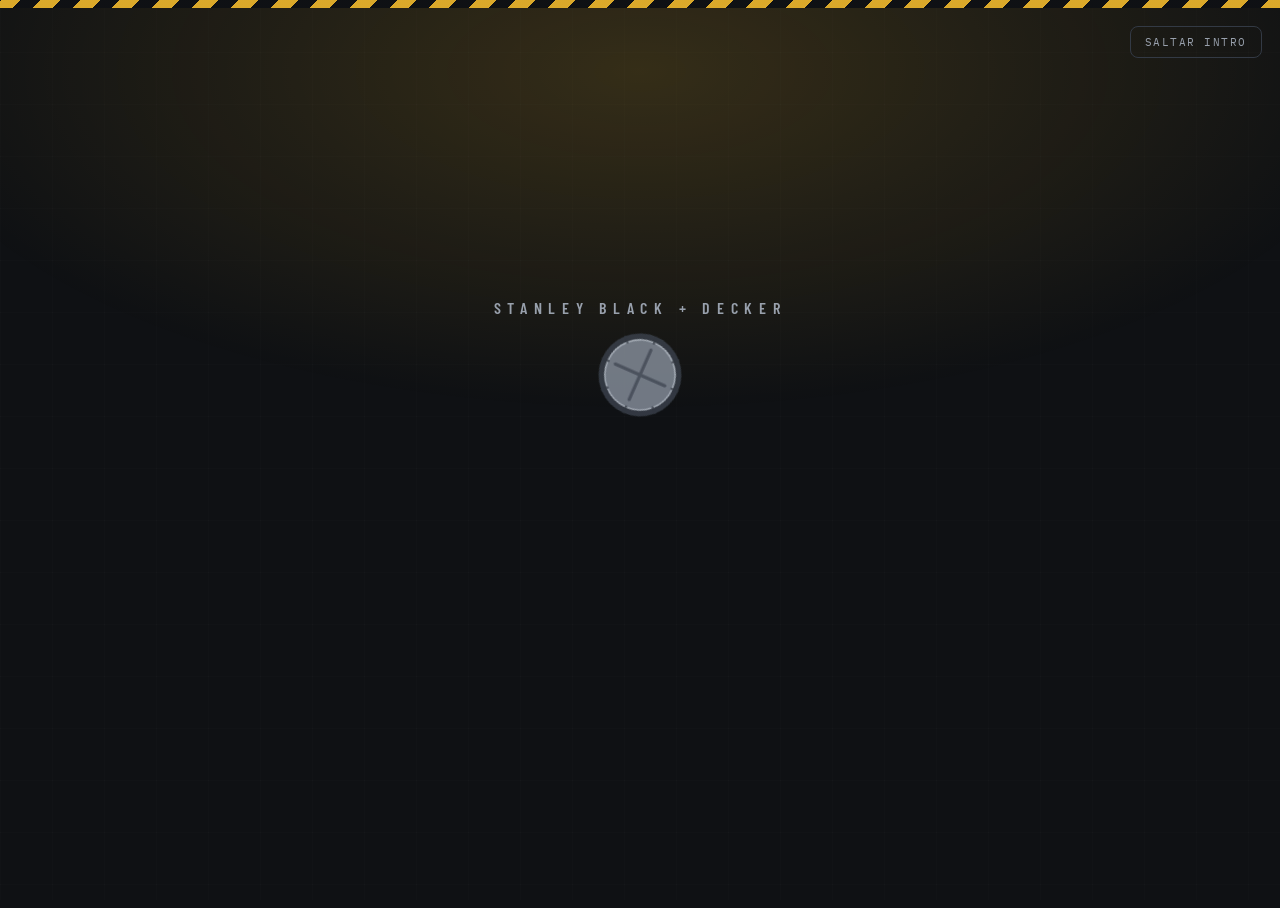
==== index.html @ fdce894c "Restaurar portal y conectar portada" ====
<!DOCTYPE html>
<html lang="es">
<head>
<meta charset="utf-8">
<meta name="viewport" content="width=device-width, initial-scale=1, viewport-fit=cover">
<title>Aurelio</title>
<link rel="preconnect" href="https://fonts.googleapis.com">
<link rel="preconnect" href="https://fonts.gstatic.com" crossorigin>
<link href="https://fonts.googleapis.com/css2?family=Archivo+Black&family=Barlow+Condensed:wght@500;600;700&family=Barlow:wght@400;500;600&family=IBM+Plex+Mono:wght@400;600&display=swap" rel="stylesheet">
<style>
:root{
  --ink:#0F1114; --steel:#171A1F; --panel:#1E222A; --panel-2:#252A33; --edge:#333A45;
  --paper:#EDE9E1; --muted:#98A0AC; --amber:#FFC42E; --amber-deep:#E9A800;
  --torch:#FF5A1F; --blueprint:#5FD0DE;
  --shadow:0 18px 40px rgba(0,0,0,.45); --r:14px;
  --display:'Archivo Black','Arial Black',system-ui,sans-serif;
  --cond:'Barlow Condensed','Arial Narrow',system-ui,sans-serif;
  --body:'Barlow',system-ui,-apple-system,sans-serif;
  --mono:'IBM Plex Mono',ui-monospace,Menlo,monospace;
}
*{box-sizing:border-box}
body{margin:0;background:var(--ink);color:var(--paper);font-family:var(--body);overflow-x:hidden}
body::before{content:"";position:fixed;inset:0;pointer-events:none;z-index:0;opacity:.5;
  background-image:linear-gradient(rgba(255,255,255,.028) 1px,transparent 1px),
                   linear-gradient(90deg,rgba(255,255,255,.028) 1px,transparent 1px);
  background-size:52px 52px}
.hazard{height:8px;background:repeating-linear-gradient(-45deg,var(--amber) 0 14px,#0F1114 14px 28px);opacity:.85}
.wrap{width:min(1000px,100% - 32px);margin-inline:auto;position:relative;z-index:1}
:focus-visible{outline:3px solid var(--blueprint);outline-offset:3px}

.opening{min-height:100svh;display:grid;place-items:center;text-align:center;padding:40px 16px;position:relative;overflow:hidden}
.opening::before{content:"";position:absolute;inset:-20% -20% auto -20%;height:90%;
  background:radial-gradient(60% 60% at 50% 30%,rgba(255,196,46,.16),transparent 70%);pointer-events:none}
.corp{font-family:var(--cond);font-weight:600;font-size:clamp(12px,3.2vw,16px);letter-spacing:.42em;
  text-transform:uppercase;color:var(--muted);opacity:0}
.screw-stage{height:150px;display:grid;place-items:center;margin:22px 0 6px}
.screw{width:110px;height:110px;opacity:0}
.wordmark{font-family:var(--display);font-size:clamp(52px,15vw,120px);line-height:.86;margin:0;
  text-transform:uppercase;letter-spacing:-.02em;
  background:linear-gradient(180deg,#FFF7DF,var(--amber) 55%,var(--amber-deep));
  -webkit-background-clip:text;background-clip:text;color:transparent;opacity:0}
.tagline{font-family:var(--cond);font-size:clamp(15px,4vw,21px);letter-spacing:.3em;text-transform:uppercase;
  color:var(--paper);opacity:0;margin:10px 0 0}
.skip{position:absolute;top:18px;right:18px;background:transparent;border:1px solid var(--edge);color:var(--muted);
  font-family:var(--mono);font-size:11px;letter-spacing:.14em;padding:8px 14px;border-radius:8px;cursor:pointer;text-transform:uppercase}
.skip:hover{border-color:var(--amber);color:var(--amber)}

.view{display:none}
.view.active{display:block}

.plate{background:linear-gradient(180deg,var(--panel),var(--steel));border:1px solid var(--edge);
  border-radius:var(--r);box-shadow:var(--shadow);position:relative;overflow:hidden;padding:22px}
.plate::after{content:"";position:absolute;inset:0 0 auto 0;height:1px;
  background:linear-gradient(90deg,transparent,rgba(255,255,255,.18),transparent)}
.eyebrow{font-family:var(--mono);font-size:11px;letter-spacing:.22em;text-transform:uppercase;color:var(--muted);margin:0}
.eyebrow b{color:var(--amber);font-weight:600}
h2{font-family:var(--display);text-transform:uppercase;margin:8px 0 0;font-size:clamp(26px,6vw,40px);letter-spacing:-.01em}

.btn{display:inline-flex;align-items:center;justify-content:center;gap:10px;font-family:var(--cond);font-weight:700;
  font-size:17px;letter-spacing:.1em;text-transform:uppercase;padding:15px 26px;border-radius:10px;border:1px solid transparent;
  cursor:pointer;background:var(--amber);color:#14110A;box-shadow:0 6px 0 var(--amber-deep),0 14px 26px rgba(0,0,0,.4);
  transition:transform .12s ease}
.btn:active{transform:translateY(4px);box-shadow:0 2px 0 var(--amber-deep)}
.btn.ghost{background:transparent;color:var(--paper);border-color:var(--edge);box-shadow:none}
.btn.ghost:hover{border-color:var(--amber);color:var(--amber)}
.btn.small{padding:10px 16px;font-size:14px}

.tabs{display:flex;gap:8px;margin:20px 0;flex-wrap:wrap}
.tab{font-family:var(--cond);letter-spacing:.12em;text-transform:uppercase;font-weight:600;padding:10px 16px;
  border-radius:9px;background:transparent;border:1px solid var(--edge);color:var(--paper);cursor:pointer}
.tab.on{background:var(--amber);color:#14110A;border-color:var(--amber)}
label.f{display:block;margin:14px 0 0}
label.f span{font-family:var(--mono);font-size:10px;letter-spacing:.16em;text-transform:uppercase;color:var(--muted)}
input.f{width:100%;margin-top:6px;background:#12151A;border:1px solid var(--edge);color:var(--paper);
  border-radius:10px;padding:12px 14px;font-family:var(--body);font-size:16px}
.err{color:var(--torch);font-family:var(--mono);font-size:12px;margin:10px 0;min-height:16px}
.hint-line{font-family:var(--mono);font-size:11px;color:var(--muted);margin-top:14px;line-height:1.7}

.bar{display:flex;align-items:center;gap:14px;padding:14px 0;border-bottom:1px solid var(--edge);flex-wrap:wrap}
.brand{font-family:var(--display);font-size:22px;cursor:pointer;background:none;border:0;color:inherit;text-align:left;padding:0}
.brand span{color:var(--amber)}
.brand small{display:block;font-family:var(--cond);font-size:11px;letter-spacing:.26em;color:var(--muted);
  text-transform:uppercase;font-weight:600;margin-top:2px}
.who{margin-left:auto;display:flex;gap:8px;align-items:center;flex-wrap:wrap}
.chip{font-family:var(--mono);font-size:12px;padding:7px 11px;border-radius:8px;border:1px solid var(--edge);background:var(--panel)}
.chip b{color:var(--amber);font-weight:600}

.hello{margin:34px 0 20px}
.cards{display:grid;gap:16px;grid-template-columns:1fr}
@media(min-width:760px){.cards{grid-template-columns:repeat(3,1fr)}}
.card{text-align:left;padding:22px;border-radius:var(--r);cursor:pointer;position:relative;overflow:hidden;display:block;
  background:linear-gradient(180deg,var(--panel),var(--steel));border:1px solid var(--edge);box-shadow:var(--shadow);
  transition:transform .16s ease,border-color .2s ease;color:inherit;text-decoration:none}
.card::after{content:"";position:absolute;inset:0 0 auto 0;height:1px;
  background:linear-gradient(90deg,transparent,rgba(255,255,255,.18),transparent)}
.card:hover{transform:translateY(-3px);border-color:var(--amber)}
.bolt{width:56px;height:56px;display:grid;place-items:center;font-size:24px;margin-bottom:16px;
  clip-path:polygon(50% 0,93% 25%,93% 75%,50% 100%,7% 75%,7% 25%);background:var(--panel-2);color:var(--amber)}
.card h3{font-family:var(--display);font-size:23px;margin:0;text-transform:uppercase;letter-spacing:-.01em}
.card .sub{font-family:var(--cond);font-size:14px;letter-spacing:.16em;text-transform:uppercase;color:var(--amber);margin:6px 0 10px}
.card p{margin:0;color:var(--muted);font-size:15px;line-height:1.5}
.card .go{margin-top:16px;font-family:var(--mono);font-size:11px;letter-spacing:.18em;color:var(--paper);text-transform:uppercase}
@media (prefers-reduced-motion:reduce){*{animation-duration:.01ms !important;transition-duration:.01ms !important}}
</style>
</head>
<body>
<div class="hazard"></div>

<svg width="0" height="0" style="position:absolute" aria-hidden="true">
  <symbol id="ico-screw" viewBox="0 0 120 120">
    <circle cx="60" cy="60" r="52" fill="#3A414C"/>
    <circle cx="60" cy="60" r="44" fill="#8B94A2"/>
    <circle cx="60" cy="60" r="44" fill="none" stroke="#C9D2DE" stroke-width="2"/>
    <g stroke="#5A6270" stroke-width="4" stroke-linecap="round"><path d="M60 26v68M26 60h68"/></g>
    <g stroke="#3A414C" stroke-width="3" opacity=".7">
      <path d="M60 8v10M60 102v10M8 60h10M102 60h10M23 23l7 7M90 90l7 7M97 23l-7 7M30 90l-7 7"/>
    </g>
  </symbol>
</svg>

<section class="opening" id="opening">
  <button class="skip" id="skip">Saltar intro</button>
  <div class="wrap">
    <p class="corp">Stanley Black + Decker</p>
    <div class="screw-stage"><svg class="screw" id="screw"><use href="#ico-screw"/></svg></div>
    <h1 class="wordmark">Aurelio</h1>
    <p class="tagline">Built for the shop floor</p>
  </div>
</section>

<section id="view-login" class="view">
  <div class="wrap" style="max-width:440px;padding:40px 0 70px">
    <p class="eyebrow">Acceso</p>
    <h2>Entrar</h2>
    <div class="tabs">
      <button class="tab on" data-login="vend">Vendedor</button>
      <button class="tab" data-login="sup">Supervisor</button>
    </div>
    <div class="plate" id="login-vend">
      <label class="f"><span>Usuario</span><input class="f" id="l-user" autocapitalize="none" autocomplete="username" placeholder="camila"></label>
      <label class="f"><span>Clave</span><input class="f" id="l-pass" type="password" autocomplete="current-password"></label>
      <p class="err" id="l-err"></p>
      <button class="btn" id="btn-login">Entrar</button>
      <p class="hint-line">Demo: camila / 1234</p>
    </div>
    <div class="plate" id="login-sup" style="display:none">
      <label class="f"><span>Clave de supervisor</span><input class="f" id="s-pass" type="password" inputmode="numeric" placeholder="••••"></label>
      <p class="err" id="s-err"></p>
      <button class="btn" id="btn-login-sup">Entrar al panel</button>
    </div>
  </div>
</section>

<section id="view-hub" class="view">
  <div class="wrap" style="padding-bottom:70px">
    <div class="bar">
      <button class="brand" id="brand">AURELIO<span>.</span><small>Built for the shop floor</small></button>
      <div class="who">
        <span class="chip" id="chip"><b>—</b></span>
        <button class="btn ghost small" id="btn-out">Salir</button>
      </div>
    </div>
    <div class="hello">
      <p class="eyebrow">Elige dónde quieres entrar</p>
      <h2>Bienvenido</h2>
    </div>
    <div class="cards" id="cards"></div>
  </div>
</section>

<script src="https://cdnjs.cloudflare.com/ajax/libs/gsap/3.12.5/gsap.min.js"></script>
<script>
/* ============================================================
   AURELIO · portada
   Comparte con master.html las mismas claves de almacenamiento,
   así el acceso creado en un módulo sirve en el otro.
   Al migrar a Supabase, esta capa pasa a consultar la base.
   ============================================================ */
const $=s=>document.querySelector(s), $$=s=>Array.from(document.querySelectorAll(s));
const Store={
  get(k){ try{ const v=localStorage.getItem(k); return v!=null?JSON.parse(v):null; }catch(e){ return null; } },
  set(k,v){ try{ localStorage.setItem(k,JSON.stringify(v)); return true; }catch(e){ return false; } },
  del(k){ try{ localStorage.removeItem(k); }catch(e){} }
};
const SUP_PIN='6060';

/* equipo de demostración: se crea una sola vez */
function buildProgress(scores, repasar, bestStreak){
  let xp=0; const done={};
  Object.entries(scores).forEach(([cid,ok])=>{
    xp += 500 + ok*100 + (ok===5?200:0);
    done[cid]={correctas:ok, pct:ok*20, segundos:80};
  });
  const badges=[];
  if(Object.keys(done).length) badges.push('first');
  if(Object.values(done).some(d=>d.correctas===5)) badges.push('perfect');
  if(bestStreak>=5) badges.push('streak5');
  if(['c1','c2','c3'].every(c=>done[c])) badges.push('tools');
  if(['c4','c5'].every(c=>done[c])) badges.push('sales');
  if(xp>=5000) badges.push('master');
  return {xp,done,badges,bestStreak,repasar};
}
const DEMO_USERS=()=>([
 {id:'u1',nombre:'Camila Soto',usuario:'camila',clave:'1234',rol:'vendedor',
  progreso:buildProgress({c1:5,c2:5,c3:4,c4:5,c5:4},[{c:'c3',q:2},{c:'c5',q:2}],5)},
 {id:'u2',nombre:'Nicolás Vera',usuario:'nicolas',clave:'1234',rol:'vendedor',
  progreso:buildProgress({c1:5,c2:4,c3:3,c4:4},[{c:'c2',q:2},{c:'c3',q:2},{c:'c4',q:3}],4)},
 {id:'u3',nombre:'Ignacio Rojas',usuario:'ignacio',clave:'1234',rol:'vendedor',
  progreso:buildProgress({c1:4,c2:3,c4:4},[{c:'c1',q:3},{c:'c2',q:2},{c:'c4',q:3}],3)},
 {id:'u4',nombre:'Paula Muñoz',usuario:'paula',clave:'1234',rol:'vendedor',
  progreso:buildProgress({c1:5,c4:3},[{c:'c4',q:0},{c:'c4',q:4}],5)},
 {id:'u5',nombre:'Diego Cárdenas',usuario:'diego',clave:'1234',rol:'vendedor',
  progreso:buildProgress({c1:3},[{c:'c1',q:1},{c:'c1',q:3}],2)}
]);
const DEMO_STATS=()=>({
 c1:{0:{ok:5,fail:0},1:{ok:4,fail:1},2:{ok:5,fail:0},3:{ok:3,fail:2},4:{ok:4,fail:1}},
 c2:{0:{ok:3,fail:0},1:{ok:2,fail:1},2:{ok:1,fail:3},3:{ok:3,fail:0},4:{ok:3,fail:0}},
 c3:{0:{ok:2,fail:0},1:{ok:2,fail:0},2:{ok:1,fail:2},3:{ok:2,fail:0},4:{ok:2,fail:1}},
 c4:{0:{ok:4,fail:0},1:{ok:3,fail:1},2:{ok:3,fail:1},3:{ok:2,fail:2},4:{ok:3,fail:1}},
 c5:{0:{ok:2,fail:0},1:{ok:2,fail:0},2:{ok:1,fail:2},3:{ok:2,fail:0},4:{ok:2,fail:0}}
});
if(!Store.get('master:users')){
  Store.set('master:users', DEMO_USERS());
  Store.set('master:stats', DEMO_STATS());
  Store.set('master:seeded', true);
}

const MODULOS=[
 {id:'asis', file:'asistencia.html', icono:'◷', titulo:'Control de equipo', sub:'Asistencia',
  vend:'Marca tu entrada y salida y revisa tu horario de la semana.',
  sup:'Marcas del equipo, horarios, cambios de turno y ajustes.', roles:['vendedor','supervisor']},
 {id:'mallas', file:'mallas.html', icono:'▦', titulo:'Motor de mallas', sub:'Planificación',
  sup:'Genera y valida la malla de turnos según las reglas del comercio.', roles:['supervisor']},
 {id:'master', file:'master.html', icono:'★', titulo:'Master', sub:'Jugando aprendo',
  vend:'Desafíos de producto y de venta. Gana XP, sube de nivel y compite.',
  sup:'Crea desafíos, administra el equipo y revisa la analítica.', roles:['vendedor','supervisor']}
];

let sesion=Store.get('aurelio:sesion');

function intro(despues){
  $('#opening').style.display='grid';
  $$('.view').forEach(v=>v.classList.remove('active'));
  window.scrollTo(0,0);
  if(!window.gsap || matchMedia('(prefers-reduced-motion: reduce)').matches){
    gsap && gsap.set('.corp,#screw,.wordmark,.tagline',{opacity:1});
    return setTimeout(despues,400);
  }
  gsap.timeline({defaults:{ease:'power2.out'}, onComplete:despues})
    .fromTo('.corp',{opacity:0,letterSpacing:'1em'},{opacity:1,letterSpacing:'.42em',duration:1.1})
    .fromTo('#screw',{opacity:0,y:-180,rotation:-720,scale:.4},{opacity:1,y:0,rotation:0,scale:1,duration:1.2},'-=.35')
    .to('#screw',{rotation:200,scale:.15,opacity:0,duration:.6,ease:'power2.in'},'+=.2')
    .fromTo('.wordmark',{opacity:0,scale:1.4,filter:'blur(16px)'},{opacity:1,scale:1,filter:'blur(0px)',duration:.8},'-=.35')
    .fromTo('.tagline',{opacity:0,y:16},{opacity:1,y:0,duration:.5},'-=.1')
    .to({},{duration:.7});
}
function nav(id){
  gsap.to('#opening',{opacity:0,duration:.35,onComplete:()=>{
    $('#opening').style.display='none'; $('#opening').style.opacity=1;
    $$('.view').forEach(v=>v.classList.remove('active'));
    $('#'+id).classList.add('active');
    window.scrollTo(0,0);
    gsap.fromTo('#'+id+' .wrap > *',{opacity:0,y:20},{opacity:1,y:0,stagger:.06,duration:.45,ease:'power2.out'});
  }});
}
function entrar(){ sesion ? verHub() : nav('view-login'); }

function verHub(){
  const rol=sesion.rol;
  $('#chip').innerHTML = rol==='supervisor' ? '<b>Supervisor</b>' : '<b>'+sesion.nombre.split(' ')[0]+'</b>';
  $('#cards').innerHTML = MODULOS.filter(m=>m.roles.includes(rol)).map(m=>`
    <a class="card" href="${m.file}">
      <span class="bolt">${m.icono}</span>
      <h3>${m.titulo}</h3>
      <p class="sub">${m.sub}</p>
      <p>${rol==='supervisor'?m.sup:(m.vend||m.sup)}</p>
      <p class="go">Abrir →</p>
    </a>`).join('');
  nav('view-hub');
}

$$('[data-login]').forEach(t=>t.onclick=()=>{
  $$('[data-login]').forEach(x=>x.classList.remove('on')); t.classList.add('on');
  const v=t.dataset.login==='vend';
  $('#login-vend').style.display=v?'block':'none';
  $('#login-sup').style.display=v?'none':'block';
});
function loginVend(){
  const err=$('#l-err'); err.textContent='';
  const u=$('#l-user').value.trim().toLowerCase(), c=$('#l-pass').value;
  const users=Store.get('master:users')||[];
  const f=users.find(x=>x.usuario===u && x.clave===c && x.rol==='vendedor');
  if(!f) return err.textContent='Usuario o clave incorrectos.';
  sesion={id:f.id, nombre:f.nombre, usuario:f.usuario, rol:'vendedor'};
  Store.set('aurelio:sesion', sesion);
  $('#l-user').value=$('#l-pass').value='';
  $$('.view').forEach(v=>v.classList.remove('active'));
  $('#opening').style.display='grid'; $('#opening').style.opacity=1;
  verHub();
}
function loginSup(){
  const err=$('#s-err'); err.textContent='';
  if($('#s-pass').value.trim()!==SUP_PIN) return err.textContent='Clave incorrecta.';
  $('#s-pass').value='';
  sesion={id:'sup', nombre:'Supervisor', rol:'supervisor'};
  Store.set('aurelio:sesion', sesion);
  $$('.view').forEach(v=>v.classList.remove('active'));
  $('#opening').style.display='grid'; $('#opening').style.opacity=1;
  verHub();
}
$('#btn-login').onclick=loginVend;
$('#l-pass').addEventListener('keydown',e=>{ if(e.key==='Enter') loginVend(); });
$('#btn-login-sup').onclick=loginSup;
$('#s-pass').addEventListener('keydown',e=>{ if(e.key==='Enter') loginSup(); });
$('#btn-out').onclick=()=>{ Store.del('aurelio:sesion'); sesion=null; intro(entrar); };
$('#brand').onclick=()=>intro(entrar);
$('#skip').onclick=()=>{ gsap.globalTimeline.clear(); entrar(); };

/* la intro completa se ve una vez por sesión de navegador */
if(sessionStorage.getItem('aurelio:intro')){
  $('#opening').style.display='none';
  $$('.view').forEach(v=>v.classList.remove('active'));
  sesion ? verHubDirecto() : $('#view-login').classList.add('active');
}else{
  try{ sessionStorage.setItem('aurelio:intro','1'); }catch(e){}
  intro(entrar);
}
function verHubDirecto(){
  const rol=sesion.rol;
  $('#chip').innerHTML = rol==='supervisor' ? '<b>Supervisor</b>' : '<b>'+sesion.nombre.split(' ')[0]+'</b>';
  $('#cards').innerHTML = MODULOS.filter(m=>m.roles.includes(rol)).map(m=>`
    <a class="card" href="${m.file}">
      <span class="bolt">${m.icono}</span><h3>${m.titulo}</h3><p class="sub">${m.sub}</p>
      <p>${rol==='supervisor'?m.sup:(m.vend||m.sup)}</p><p class="go">Abrir →</p></a>`).join('');
  $('#view-hub').classList.add('active');
}
</script>
</body>
</html>
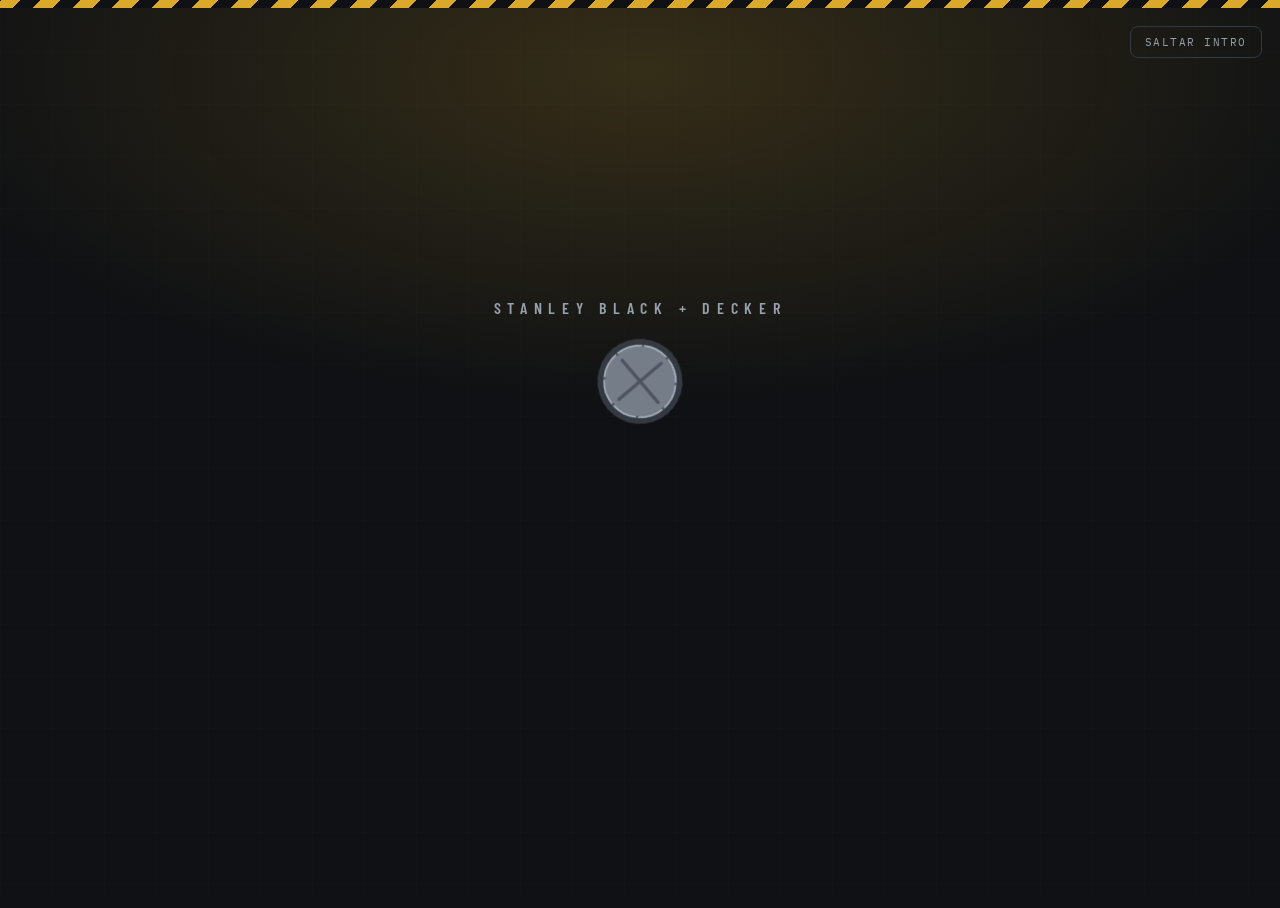
==== commit a5432371: "Portal apunta a Mi turno" ====
--- a/index.html
+++ b/index.html
@@ -226,9 +226,9 @@
 }
 
 const MODULOS=[
- {id:'asis', file:'asistencia.html', icono:'◷', titulo:'Control de equipo', sub:'Asistencia',
-  vend:'Marca tu entrada y salida y revisa tu horario de la semana.',
-  sup:'Marcas del equipo, horarios, cambios de turno y ajustes.', roles:['vendedor','supervisor']},
+ {id:'asis', file:'mi-turno.html', icono:'◷', titulo:'Mi turno', sub:'Horario del equipo',
+  vend:'Revisa tu semana, pide un día libre o cambia un turno.',
+  sup:'Consulta los turnos publicados tal como los ve el equipo.', roles:['vendedor','supervisor']},
  {id:'mallas', file:'mallas.html', icono:'▦', titulo:'Motor de mallas', sub:'Planificación',
   sup:'Genera y valida la malla de turnos según las reglas del comercio.', roles:['supervisor']},
  {id:'master', file:'master.html', icono:'★', titulo:'Master', sub:'Jugando aprendo',
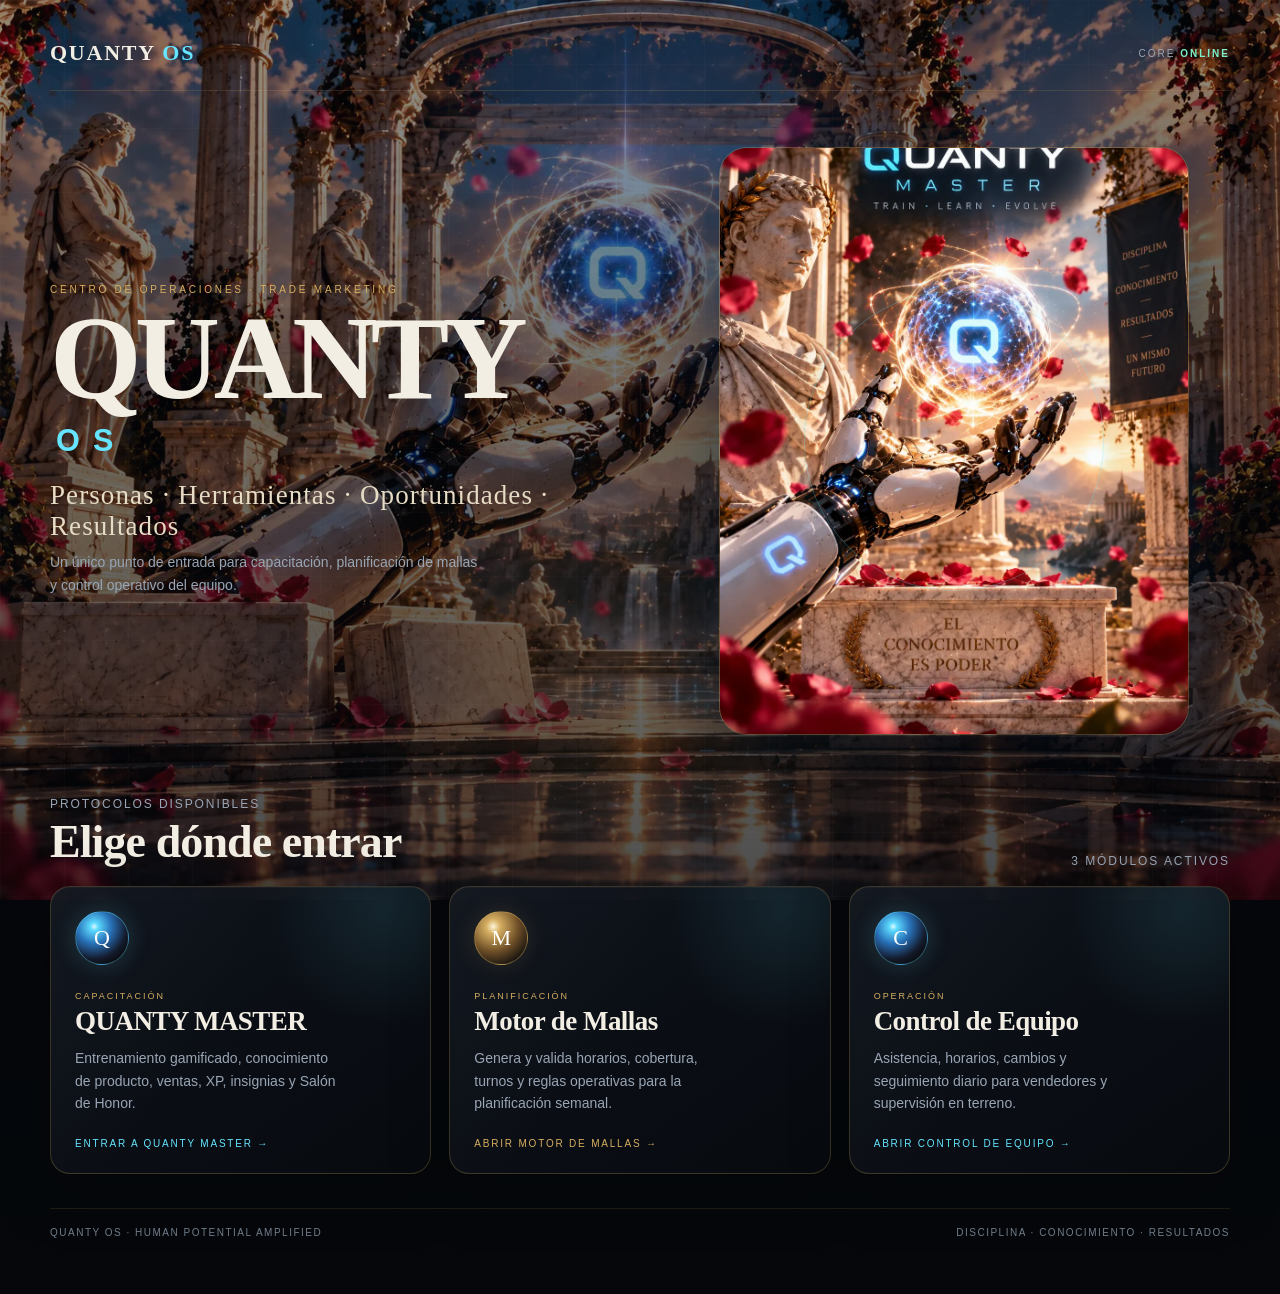
==== commit 5ef38da5: "Replace Aurelio hub with QUANTY OS three-module launcher" ====
--- a/index.html
+++ b/index.html
@@ -3,337 +3,108 @@
 <head>
 <meta charset="utf-8">
 <meta name="viewport" content="width=device-width, initial-scale=1, viewport-fit=cover">
-<title>Aurelio</title>
-<link rel="preconnect" href="https://fonts.googleapis.com">
-<link rel="preconnect" href="https://fonts.gstatic.com" crossorigin>
-<link href="https://fonts.googleapis.com/css2?family=Archivo+Black&family=Barlow+Condensed:wght@500;600;700&family=Barlow:wght@400;500;600&family=IBM+Plex+Mono:wght@400;600&display=swap" rel="stylesheet">
+<title>QUANTY OS</title>
+<meta name="theme-color" content="#08090c">
 <style>
 :root{
-  --ink:#0F1114; --steel:#171A1F; --panel:#1E222A; --panel-2:#252A33; --edge:#333A45;
-  --paper:#EDE9E1; --muted:#98A0AC; --amber:#FFC42E; --amber-deep:#E9A800;
-  --torch:#FF5A1F; --blueprint:#5FD0DE;
-  --shadow:0 18px 40px rgba(0,0,0,.45); --r:14px;
-  --display:'Archivo Black','Arial Black',system-ui,sans-serif;
-  --cond:'Barlow Condensed','Arial Narrow',system-ui,sans-serif;
-  --body:'Barlow',system-ui,-apple-system,sans-serif;
-  --mono:'IBM Plex Mono',ui-monospace,Menlo,monospace;
+  --bg:#07090d;
+  --panel:rgba(12,16,23,.86);
+  --panel-2:rgba(18,23,32,.9);
+  --ivory:#f3eee4;
+  --muted:#99a5b4;
+  --gold:#d6ae60;
+  --gold-soft:#8f6b32;
+  --cyan:#65e5ff;
+  --blue:#258cff;
+  --red:#a43d4d;
+  --edge:rgba(214,174,96,.24);
+  --shadow:0 30px 80px rgba(0,0,0,.48);
 }
 *{box-sizing:border-box}
-body{margin:0;background:var(--ink);color:var(--paper);font-family:var(--body);overflow-x:hidden}
-body::before{content:"";position:fixed;inset:0;pointer-events:none;z-index:0;opacity:.5;
-  background-image:linear-gradient(rgba(255,255,255,.028) 1px,transparent 1px),
-                   linear-gradient(90deg,rgba(255,255,255,.028) 1px,transparent 1px);
-  background-size:52px 52px}
-.hazard{height:8px;background:repeating-linear-gradient(-45deg,var(--amber) 0 14px,#0F1114 14px 28px);opacity:.85}
-.wrap{width:min(1000px,100% - 32px);margin-inline:auto;position:relative;z-index:1}
-:focus-visible{outline:3px solid var(--blueprint);outline-offset:3px}
-
-.opening{min-height:100svh;display:grid;place-items:center;text-align:center;padding:40px 16px;position:relative;overflow:hidden}
-.opening::before{content:"";position:absolute;inset:-20% -20% auto -20%;height:90%;
-  background:radial-gradient(60% 60% at 50% 30%,rgba(255,196,46,.16),transparent 70%);pointer-events:none}
-.corp{font-family:var(--cond);font-weight:600;font-size:clamp(12px,3.2vw,16px);letter-spacing:.42em;
-  text-transform:uppercase;color:var(--muted);opacity:0}
-.screw-stage{height:150px;display:grid;place-items:center;margin:22px 0 6px}
-.screw{width:110px;height:110px;opacity:0}
-.wordmark{font-family:var(--display);font-size:clamp(52px,15vw,120px);line-height:.86;margin:0;
-  text-transform:uppercase;letter-spacing:-.02em;
-  background:linear-gradient(180deg,#FFF7DF,var(--amber) 55%,var(--amber-deep));
-  -webkit-background-clip:text;background-clip:text;color:transparent;opacity:0}
-.tagline{font-family:var(--cond);font-size:clamp(15px,4vw,21px);letter-spacing:.3em;text-transform:uppercase;
-  color:var(--paper);opacity:0;margin:10px 0 0}
-.skip{position:absolute;top:18px;right:18px;background:transparent;border:1px solid var(--edge);color:var(--muted);
-  font-family:var(--mono);font-size:11px;letter-spacing:.14em;padding:8px 14px;border-radius:8px;cursor:pointer;text-transform:uppercase}
-.skip:hover{border-color:var(--amber);color:var(--amber)}
-
-.view{display:none}
-.view.active{display:block}
-
-.plate{background:linear-gradient(180deg,var(--panel),var(--steel));border:1px solid var(--edge);
-  border-radius:var(--r);box-shadow:var(--shadow);position:relative;overflow:hidden;padding:22px}
-.plate::after{content:"";position:absolute;inset:0 0 auto 0;height:1px;
-  background:linear-gradient(90deg,transparent,rgba(255,255,255,.18),transparent)}
-.eyebrow{font-family:var(--mono);font-size:11px;letter-spacing:.22em;text-transform:uppercase;color:var(--muted);margin:0}
-.eyebrow b{color:var(--amber);font-weight:600}
-h2{font-family:var(--display);text-transform:uppercase;margin:8px 0 0;font-size:clamp(26px,6vw,40px);letter-spacing:-.01em}
-
-.btn{display:inline-flex;align-items:center;justify-content:center;gap:10px;font-family:var(--cond);font-weight:700;
-  font-size:17px;letter-spacing:.1em;text-transform:uppercase;padding:15px 26px;border-radius:10px;border:1px solid transparent;
-  cursor:pointer;background:var(--amber);color:#14110A;box-shadow:0 6px 0 var(--amber-deep),0 14px 26px rgba(0,0,0,.4);
-  transition:transform .12s ease}
-.btn:active{transform:translateY(4px);box-shadow:0 2px 0 var(--amber-deep)}
-.btn.ghost{background:transparent;color:var(--paper);border-color:var(--edge);box-shadow:none}
-.btn.ghost:hover{border-color:var(--amber);color:var(--amber)}
-.btn.small{padding:10px 16px;font-size:14px}
-
-.tabs{display:flex;gap:8px;margin:20px 0;flex-wrap:wrap}
-.tab{font-family:var(--cond);letter-spacing:.12em;text-transform:uppercase;font-weight:600;padding:10px 16px;
-  border-radius:9px;background:transparent;border:1px solid var(--edge);color:var(--paper);cursor:pointer}
-.tab.on{background:var(--amber);color:#14110A;border-color:var(--amber)}
-label.f{display:block;margin:14px 0 0}
-label.f span{font-family:var(--mono);font-size:10px;letter-spacing:.16em;text-transform:uppercase;color:var(--muted)}
-input.f{width:100%;margin-top:6px;background:#12151A;border:1px solid var(--edge);color:var(--paper);
-  border-radius:10px;padding:12px 14px;font-family:var(--body);font-size:16px}
-.err{color:var(--torch);font-family:var(--mono);font-size:12px;margin:10px 0;min-height:16px}
-.hint-line{font-family:var(--mono);font-size:11px;color:var(--muted);margin-top:14px;line-height:1.7}
-
-.bar{display:flex;align-items:center;gap:14px;padding:14px 0;border-bottom:1px solid var(--edge);flex-wrap:wrap}
-.brand{font-family:var(--display);font-size:22px;cursor:pointer;background:none;border:0;color:inherit;text-align:left;padding:0}
-.brand span{color:var(--amber)}
-.brand small{display:block;font-family:var(--cond);font-size:11px;letter-spacing:.26em;color:var(--muted);
-  text-transform:uppercase;font-weight:600;margin-top:2px}
-.who{margin-left:auto;display:flex;gap:8px;align-items:center;flex-wrap:wrap}
-.chip{font-family:var(--mono);font-size:12px;padding:7px 11px;border-radius:8px;border:1px solid var(--edge);background:var(--panel)}
-.chip b{color:var(--amber);font-weight:600}
-
-.hello{margin:34px 0 20px}
-.cards{display:grid;gap:16px;grid-template-columns:1fr}
-@media(min-width:760px){.cards{grid-template-columns:repeat(3,1fr)}}
-.card{text-align:left;padding:22px;border-radius:var(--r);cursor:pointer;position:relative;overflow:hidden;display:block;
-  background:linear-gradient(180deg,var(--panel),var(--steel));border:1px solid var(--edge);box-shadow:var(--shadow);
-  transition:transform .16s ease,border-color .2s ease;color:inherit;text-decoration:none}
-.card::after{content:"";position:absolute;inset:0 0 auto 0;height:1px;
-  background:linear-gradient(90deg,transparent,rgba(255,255,255,.18),transparent)}
-.card:hover{transform:translateY(-3px);border-color:var(--amber)}
-.bolt{width:56px;height:56px;display:grid;place-items:center;font-size:24px;margin-bottom:16px;
-  clip-path:polygon(50% 0,93% 25%,93% 75%,50% 100%,7% 75%,7% 25%);background:var(--panel-2);color:var(--amber)}
-.card h3{font-family:var(--display);font-size:23px;margin:0;text-transform:uppercase;letter-spacing:-.01em}
-.card .sub{font-family:var(--cond);font-size:14px;letter-spacing:.16em;text-transform:uppercase;color:var(--amber);margin:6px 0 10px}
-.card p{margin:0;color:var(--muted);font-size:15px;line-height:1.5}
-.card .go{margin-top:16px;font-family:var(--mono);font-size:11px;letter-spacing:.18em;color:var(--paper);text-transform:uppercase}
-@media (prefers-reduced-motion:reduce){*{animation-duration:.01ms !important;transition-duration:.01ms !important}}
+html,body{margin:0;min-height:100%;background:var(--bg);color:var(--ivory);font-family:Inter,Segoe UI,Arial,sans-serif}
+body{overflow-x:hidden;background:
+  linear-gradient(180deg,rgba(5,7,11,.42),rgba(5,7,11,.86)),
+  url('quanty-master-assets/temple.webp') center 30%/cover fixed no-repeat,
+  #07090d}
+body:before{content:"";position:fixed;inset:0;pointer-events:none;background:
+  radial-gradient(circle at 50% 16%,rgba(37,140,255,.18),transparent 28%),
+  radial-gradient(circle at 50% 78%,rgba(214,174,96,.10),transparent 33%),
+  linear-gradient(90deg,rgba(255,255,255,.018) 1px,transparent 1px),
+  linear-gradient(rgba(255,255,255,.014) 1px,transparent 1px);background-size:auto,auto,64px 64px,64px 64px;z-index:0}
+a{color:inherit}
+.shell{position:relative;z-index:2;width:min(1180px,calc(100% - 32px));margin:auto;padding:28px 0 56px}
+.topbar{display:flex;justify-content:space-between;align-items:center;gap:20px;padding:12px 0 24px;border-bottom:1px solid rgba(214,174,96,.16)}
+.brand{font-family:Georgia,'Times New Roman',serif;font-weight:700;letter-spacing:.08em;font-size:22px}.brand span{color:var(--cyan)}
+.status{font-size:10px;letter-spacing:.2em;text-transform:uppercase;color:var(--muted)}
+.status b{color:#7cf0c9;font-weight:600}
+.hero{display:grid;grid-template-columns:1.02fr .98fr;gap:54px;align-items:center;min-height:52vh;padding:56px 0 34px}
+.hero-copy{max-width:700px}.kicker{font-size:10px;letter-spacing:.28em;text-transform:uppercase;color:var(--gold);margin-bottom:16px}
+h1{font-family:Georgia,'Times New Roman',serif;font-size:clamp(58px,9.2vw,124px);line-height:.8;letter-spacing:-.055em;margin:0;text-transform:uppercase;text-shadow:0 18px 40px rgba(0,0,0,.4)}
+h1 small{display:block;font-size:.26em;letter-spacing:.43em;margin:22px 0 0 6px;color:var(--cyan);font-family:Inter,Segoe UI,Arial,sans-serif;font-weight:600}
+.lead{font-family:Georgia,'Times New Roman',serif;font-size:clamp(18px,2.2vw,27px);letter-spacing:.04em;color:#e7dcc5;margin:28px 0 9px}.sublead{color:var(--muted);font-size:14px;line-height:1.65;max-width:55ch;margin:0}
+.core{position:relative;min-height:390px;display:grid;place-items:center}.cover{width:min(100%,470px);aspect-ratio:4/5;object-fit:cover;object-position:center;border-radius:28px;border:1px solid rgba(214,174,96,.28);box-shadow:var(--shadow),0 0 65px rgba(37,140,255,.14)}
+.core:after{content:"";position:absolute;width:54%;aspect-ratio:1;border-radius:50%;border:1px solid rgba(101,229,255,.28);box-shadow:0 0 55px rgba(101,229,255,.12);animation:breathe 4.6s ease-in-out infinite;pointer-events:none}
+.section-head{display:flex;align-items:end;justify-content:space-between;gap:20px;margin:28px 0 18px}.section-head p{margin:0;color:var(--muted);font-size:12px;letter-spacing:.16em;text-transform:uppercase}.section-head h2{font-family:Georgia,'Times New Roman',serif;font-size:clamp(28px,4vw,46px);margin:4px 0 0;letter-spacing:-.02em}
+.grid{display:grid;grid-template-columns:repeat(3,1fr);gap:18px}.card{position:relative;display:flex;flex-direction:column;min-height:285px;padding:24px;text-decoration:none;border:1px solid var(--edge);border-radius:20px;background:linear-gradient(145deg,rgba(16,21,30,.93),rgba(7,10,15,.94));box-shadow:0 18px 55px rgba(0,0,0,.34),inset 0 1px rgba(255,255,255,.035);overflow:hidden;transition:transform .18s ease,border-color .18s ease,box-shadow .18s ease}.card:before{content:"";position:absolute;inset:0;background:linear-gradient(120deg,rgba(255,255,255,.02),transparent 45%),radial-gradient(circle at 88% 8%,rgba(101,229,255,.10),transparent 28%);pointer-events:none}.card:hover{transform:translateY(-5px);border-color:rgba(101,229,255,.44);box-shadow:0 26px 70px rgba(0,0,0,.48),0 0 36px rgba(37,140,255,.09)}
+.card.gold:hover{border-color:rgba(214,174,96,.52)}.icon{width:54px;height:54px;border-radius:50%;display:grid;place-items:center;font-family:Georgia,serif;font-size:22px;color:white;border:1px solid rgba(101,229,255,.38);background:radial-gradient(circle at 35% 28%,#dffaff,#5ad9ff 8%,#256eb6 34%,#11182a 64%,#080a0f 78%);box-shadow:0 0 24px rgba(101,229,255,.18);margin-bottom:26px}.card.gold .icon{border-color:rgba(214,174,96,.45);background:radial-gradient(circle at 35% 28%,#fff5d8,#d6ae60 14%,#6e4e25 49%,#16120d 79%);box-shadow:0 0 24px rgba(214,174,96,.14)}
+.card .overline{font-size:9px;letter-spacing:.22em;text-transform:uppercase;color:var(--gold);margin-bottom:7px}.card h3{font-family:Georgia,'Times New Roman',serif;font-size:27px;line-height:1.03;margin:0 0 12px;letter-spacing:-.02em}.card p{color:var(--muted);font-size:14px;line-height:1.6;margin:0 0 24px;max-width:34ch}.go{margin-top:auto;font-size:10px;letter-spacing:.18em;text-transform:uppercase;color:var(--cyan)}.gold .go{color:var(--gold)}
+.foot{display:flex;justify-content:space-between;gap:20px;margin-top:34px;padding-top:18px;border-top:1px solid rgba(214,174,96,.13);color:#73808e;font-size:10px;letter-spacing:.15em;text-transform:uppercase}.petals{position:fixed;inset:0;pointer-events:none;z-index:1;overflow:hidden}.petal{position:absolute;top:-8vh;width:8px;height:16px;border-radius:70% 18% 70% 18%;background:linear-gradient(145deg,#84243b,#cd666d);opacity:.22;animation:fall linear infinite}.petal:nth-child(1){left:10%;animation-duration:16s}.petal:nth-child(2){left:27%;animation-duration:19s;animation-delay:-7s}.petal:nth-child(3){left:44%;animation-duration:21s;animation-delay:-14s}.petal:nth-child(4){left:61%;animation-duration:17s;animation-delay:-5s}.petal:nth-child(5){left:78%;animation-duration:20s;animation-delay:-11s}.petal:nth-child(6){left:92%;animation-duration:18s;animation-delay:-8s}
+@keyframes fall{to{transform:translate3d(95px,115vh,0) rotate(620deg)}}@keyframes breathe{0%,100%{transform:scale(.98);opacity:.65}50%{transform:scale(1.03);opacity:1}}
+@media(max-width:900px){body{background-attachment:scroll}.hero{grid-template-columns:1fr;gap:24px;min-height:0;padding-top:44px}.hero-copy{text-align:center;margin:auto}.sublead{margin-inline:auto}.core{min-height:330px}.cover{max-height:430px;width:auto}.grid{grid-template-columns:1fr}.card{min-height:220px}.section-head{align-items:start;flex-direction:column}.foot{flex-direction:column;gap:7px}}
+@media(prefers-reduced-motion:reduce){*{animation:none!important;transition:none!important}}
 </style>
 </head>
 <body>
-<div class="hazard"></div>
+<div class="petals" aria-hidden="true"><i class="petal"></i><i class="petal"></i><i class="petal"></i><i class="petal"></i><i class="petal"></i><i class="petal"></i></div>
+<main class="shell">
+  <header class="topbar">
+    <div class="brand">QUANTY <span>OS</span></div>
+    <div class="status">Core <b>online</b></div>
+  </header>
 
-<svg width="0" height="0" style="position:absolute" aria-hidden="true">
-  <symbol id="ico-screw" viewBox="0 0 120 120">
-    <circle cx="60" cy="60" r="52" fill="#3A414C"/>
-    <circle cx="60" cy="60" r="44" fill="#8B94A2"/>
-    <circle cx="60" cy="60" r="44" fill="none" stroke="#C9D2DE" stroke-width="2"/>
-    <g stroke="#5A6270" stroke-width="4" stroke-linecap="round"><path d="M60 26v68M26 60h68"/></g>
-    <g stroke="#3A414C" stroke-width="3" opacity=".7">
-      <path d="M60 8v10M60 102v10M8 60h10M102 60h10M23 23l7 7M90 90l7 7M97 23l-7 7M30 90l-7 7"/>
-    </g>
-  </symbol>
-</svg>
+  <section class="hero">
+    <div class="hero-copy">
+      <div class="kicker">Centro de operaciones · Trade Marketing</div>
+      <h1>QUANTY<small>OS</small></h1>
+      <div class="lead">Personas · Herramientas · Oportunidades · Resultados</div>
+      <p class="sublead">Un único punto de entrada para capacitación, planificación de mallas y control operativo del equipo.</p>
+    </div>
+    <div class="core"><img class="cover" src="quanty-master-assets/cover.webp" alt="QUANTY MASTER"></div>
+  </section>
 
-<section class="opening" id="opening">
-  <button class="skip" id="skip">Saltar intro</button>
-  <div class="wrap">
-    <p class="corp">Stanley Black + Decker</p>
-    <div class="screw-stage"><svg class="screw" id="screw"><use href="#ico-screw"/></svg></div>
-    <h1 class="wordmark">Aurelio</h1>
-    <p class="tagline">Built for the shop floor</p>
-  </div>
-</section>
+  <section>
+    <div class="section-head">
+      <div><p>Protocolos disponibles</p><h2>Elige dónde entrar</h2></div>
+      <p>3 módulos activos</p>
+    </div>
+    <div class="grid">
+      <a class="card" href="quanty-master-roman.html">
+        <div class="icon">Q</div>
+        <div class="overline">Capacitación</div>
+        <h3>QUANTY MASTER</h3>
+        <p>Entrenamiento gamificado, conocimiento de producto, ventas, XP, insignias y Salón de Honor.</p>
+        <div class="go">Entrar a QUANTY MASTER →</div>
+      </a>
 
-<section id="view-login" class="view">
-  <div class="wrap" style="max-width:440px;padding:40px 0 70px">
-    <p class="eyebrow">Acceso</p>
-    <h2>Entrar</h2>
-    <div class="tabs">
-      <button class="tab on" data-login="vend">Vendedor</button>
-      <button class="tab" data-login="sup">Supervisor</button>
+      <a class="card gold" href="mallas.html">
+        <div class="icon">M</div>
+        <div class="overline">Planificación</div>
+        <h3>Motor de Mallas</h3>
+        <p>Genera y valida horarios, cobertura, turnos y reglas operativas para la planificación semanal.</p>
+        <div class="go">Abrir Motor de Mallas →</div>
+      </a>
+
+      <a class="card" href="asistencia.html">
+        <div class="icon">C</div>
+        <div class="overline">Operación</div>
+        <h3>Control de Equipo</h3>
+        <p>Asistencia, horarios, cambios y seguimiento diario para vendedores y supervisión en terreno.</p>
+        <div class="go">Abrir Control de Equipo →</div>
+      </a>
     </div>
-    <div class="plate" id="login-vend">
-      <label class="f"><span>Usuario</span><input class="f" id="l-user" autocapitalize="none" autocomplete="username" placeholder="camila"></label>
-      <label class="f"><span>Clave</span><input class="f" id="l-pass" type="password" autocomplete="current-password"></label>
-      <p class="err" id="l-err"></p>
-      <button class="btn" id="btn-login">Entrar</button>
-      <p class="hint-line">Demo: camila / 1234</p>
-    </div>
-    <div class="plate" id="login-sup" style="display:none">
-      <label class="f"><span>Clave de supervisor</span><input class="f" id="s-pass" type="password" inputmode="numeric" placeholder="••••"></label>
-      <p class="err" id="s-err"></p>
-      <button class="btn" id="btn-login-sup">Entrar al panel</button>
-    </div>
-  </div>
-</section>
+  </section>
 
-<section id="view-hub" class="view">
-  <div class="wrap" style="padding-bottom:70px">
-    <div class="bar">
-      <button class="brand" id="brand">AURELIO<span>.</span><small>Built for the shop floor</small></button>
-      <div class="who">
-        <span class="chip" id="chip"><b>—</b></span>
-        <button class="btn ghost small" id="btn-out">Salir</button>
-      </div>
-    </div>
-    <div class="hello">
-      <p class="eyebrow">Elige dónde quieres entrar</p>
-      <h2>Bienvenido</h2>
-    </div>
-    <div class="cards" id="cards"></div>
-  </div>
-</section>
-
-<script src="https://cdnjs.cloudflare.com/ajax/libs/gsap/3.12.5/gsap.min.js"></script>
-<script>
-/* ============================================================
-   AURELIO · portada
-   Comparte con master.html las mismas claves de almacenamiento,
-   así el acceso creado en un módulo sirve en el otro.
-   Al migrar a Supabase, esta capa pasa a consultar la base.
-   ============================================================ */
-const $=s=>document.querySelector(s), $$=s=>Array.from(document.querySelectorAll(s));
-const Store={
-  get(k){ try{ const v=localStorage.getItem(k); return v!=null?JSON.parse(v):null; }catch(e){ return null; } },
-  set(k,v){ try{ localStorage.setItem(k,JSON.stringify(v)); return true; }catch(e){ return false; } },
-  del(k){ try{ localStorage.removeItem(k); }catch(e){} }
-};
-const SUP_PIN='6060';
-
-/* equipo de demostración: se crea una sola vez */
-function buildProgress(scores, repasar, bestStreak){
-  let xp=0; const done={};
-  Object.entries(scores).forEach(([cid,ok])=>{
-    xp += 500 + ok*100 + (ok===5?200:0);
-    done[cid]={correctas:ok, pct:ok*20, segundos:80};
-  });
-  const badges=[];
-  if(Object.keys(done).length) badges.push('first');
-  if(Object.values(done).some(d=>d.correctas===5)) badges.push('perfect');
-  if(bestStreak>=5) badges.push('streak5');
-  if(['c1','c2','c3'].every(c=>done[c])) badges.push('tools');
-  if(['c4','c5'].every(c=>done[c])) badges.push('sales');
-  if(xp>=5000) badges.push('master');
-  return {xp,done,badges,bestStreak,repasar};
-}
-const DEMO_USERS=()=>([
- {id:'u1',nombre:'Camila Soto',usuario:'camila',clave:'1234',rol:'vendedor',
-  progreso:buildProgress({c1:5,c2:5,c3:4,c4:5,c5:4},[{c:'c3',q:2},{c:'c5',q:2}],5)},
- {id:'u2',nombre:'Nicolás Vera',usuario:'nicolas',clave:'1234',rol:'vendedor',
-  progreso:buildProgress({c1:5,c2:4,c3:3,c4:4},[{c:'c2',q:2},{c:'c3',q:2},{c:'c4',q:3}],4)},
- {id:'u3',nombre:'Ignacio Rojas',usuario:'ignacio',clave:'1234',rol:'vendedor',
-  progreso:buildProgress({c1:4,c2:3,c4:4},[{c:'c1',q:3},{c:'c2',q:2},{c:'c4',q:3}],3)},
- {id:'u4',nombre:'Paula Muñoz',usuario:'paula',clave:'1234',rol:'vendedor',
-  progreso:buildProgress({c1:5,c4:3},[{c:'c4',q:0},{c:'c4',q:4}],5)},
- {id:'u5',nombre:'Diego Cárdenas',usuario:'diego',clave:'1234',rol:'vendedor',
-  progreso:buildProgress({c1:3},[{c:'c1',q:1},{c:'c1',q:3}],2)}
-]);
-const DEMO_STATS=()=>({
- c1:{0:{ok:5,fail:0},1:{ok:4,fail:1},2:{ok:5,fail:0},3:{ok:3,fail:2},4:{ok:4,fail:1}},
- c2:{0:{ok:3,fail:0},1:{ok:2,fail:1},2:{ok:1,fail:3},3:{ok:3,fail:0},4:{ok:3,fail:0}},
- c3:{0:{ok:2,fail:0},1:{ok:2,fail:0},2:{ok:1,fail:2},3:{ok:2,fail:0},4:{ok:2,fail:1}},
- c4:{0:{ok:4,fail:0},1:{ok:3,fail:1},2:{ok:3,fail:1},3:{ok:2,fail:2},4:{ok:3,fail:1}},
- c5:{0:{ok:2,fail:0},1:{ok:2,fail:0},2:{ok:1,fail:2},3:{ok:2,fail:0},4:{ok:2,fail:0}}
-});
-if(!Store.get('master:users')){
-  Store.set('master:users', DEMO_USERS());
-  Store.set('master:stats', DEMO_STATS());
-  Store.set('master:seeded', true);
-}
-
-const MODULOS=[
- {id:'asis', file:'mi-turno.html', icono:'◷', titulo:'Mi turno', sub:'Horario del equipo',
-  vend:'Revisa tu semana, pide un día libre o cambia un turno.',
-  sup:'Consulta los turnos publicados tal como los ve el equipo.', roles:['vendedor','supervisor']},
- {id:'mallas', file:'mallas.html', icono:'▦', titulo:'Motor de mallas', sub:'Planificación',
-  sup:'Genera y valida la malla de turnos según las reglas del comercio.', roles:['supervisor']},
- {id:'master', file:'master.html', icono:'★', titulo:'Master', sub:'Jugando aprendo',
-  vend:'Desafíos de producto y de venta. Gana XP, sube de nivel y compite.',
-  sup:'Crea desafíos, administra el equipo y revisa la analítica.', roles:['vendedor','supervisor']}
-];
-
-let sesion=Store.get('aurelio:sesion');
-
-function intro(despues){
-  $('#opening').style.display='grid';
-  $$('.view').forEach(v=>v.classList.remove('active'));
-  window.scrollTo(0,0);
-  if(!window.gsap || matchMedia('(prefers-reduced-motion: reduce)').matches){
-    gsap && gsap.set('.corp,#screw,.wordmark,.tagline',{opacity:1});
-    return setTimeout(despues,400);
-  }
-  gsap.timeline({defaults:{ease:'power2.out'}, onComplete:despues})
-    .fromTo('.corp',{opacity:0,letterSpacing:'1em'},{opacity:1,letterSpacing:'.42em',duration:1.1})
-    .fromTo('#screw',{opacity:0,y:-180,rotation:-720,scale:.4},{opacity:1,y:0,rotation:0,scale:1,duration:1.2},'-=.35')
-    .to('#screw',{rotation:200,scale:.15,opacity:0,duration:.6,ease:'power2.in'},'+=.2')
-    .fromTo('.wordmark',{opacity:0,scale:1.4,filter:'blur(16px)'},{opacity:1,scale:1,filter:'blur(0px)',duration:.8},'-=.35')
-    .fromTo('.tagline',{opacity:0,y:16},{opacity:1,y:0,duration:.5},'-=.1')
-    .to({},{duration:.7});
-}
-function nav(id){
-  gsap.to('#opening',{opacity:0,duration:.35,onComplete:()=>{
-    $('#opening').style.display='none'; $('#opening').style.opacity=1;
-    $$('.view').forEach(v=>v.classList.remove('active'));
-    $('#'+id).classList.add('active');
-    window.scrollTo(0,0);
-    gsap.fromTo('#'+id+' .wrap > *',{opacity:0,y:20},{opacity:1,y:0,stagger:.06,duration:.45,ease:'power2.out'});
-  }});
-}
-function entrar(){ sesion ? verHub() : nav('view-login'); }
-
-function verHub(){
-  const rol=sesion.rol;
-  $('#chip').innerHTML = rol==='supervisor' ? '<b>Supervisor</b>' : '<b>'+sesion.nombre.split(' ')[0]+'</b>';
-  $('#cards').innerHTML = MODULOS.filter(m=>m.roles.includes(rol)).map(m=>`
-    <a class="card" href="${m.file}">
-      <span class="bolt">${m.icono}</span>
-      <h3>${m.titulo}</h3>
-      <p class="sub">${m.sub}</p>
-      <p>${rol==='supervisor'?m.sup:(m.vend||m.sup)}</p>
-      <p class="go">Abrir →</p>
-    </a>`).join('');
-  nav('view-hub');
-}
-
-$$('[data-login]').forEach(t=>t.onclick=()=>{
-  $$('[data-login]').forEach(x=>x.classList.remove('on')); t.classList.add('on');
-  const v=t.dataset.login==='vend';
-  $('#login-vend').style.display=v?'block':'none';
-  $('#login-sup').style.display=v?'none':'block';
-});
-function loginVend(){
-  const err=$('#l-err'); err.textContent='';
-  const u=$('#l-user').value.trim().toLowerCase(), c=$('#l-pass').value;
-  const users=Store.get('master:users')||[];
-  const f=users.find(x=>x.usuario===u && x.clave===c && x.rol==='vendedor');
-  if(!f) return err.textContent='Usuario o clave incorrectos.';
-  sesion={id:f.id, nombre:f.nombre, usuario:f.usuario, rol:'vendedor'};
-  Store.set('aurelio:sesion', sesion);
-  $('#l-user').value=$('#l-pass').value='';
-  $$('.view').forEach(v=>v.classList.remove('active'));
-  $('#opening').style.display='grid'; $('#opening').style.opacity=1;
-  verHub();
-}
-function loginSup(){
-  const err=$('#s-err'); err.textContent='';
-  if($('#s-pass').value.trim()!==SUP_PIN) return err.textContent='Clave incorrecta.';
-  $('#s-pass').value='';
-  sesion={id:'sup', nombre:'Supervisor', rol:'supervisor'};
-  Store.set('aurelio:sesion', sesion);
-  $$('.view').forEach(v=>v.classList.remove('active'));
-  $('#opening').style.display='grid'; $('#opening').style.opacity=1;
-  verHub();
-}
-$('#btn-login').onclick=loginVend;
-$('#l-pass').addEventListener('keydown',e=>{ if(e.key==='Enter') loginVend(); });
-$('#btn-login-sup').onclick=loginSup;
-$('#s-pass').addEventListener('keydown',e=>{ if(e.key==='Enter') loginSup(); });
-$('#btn-out').onclick=()=>{ Store.del('aurelio:sesion'); sesion=null; intro(entrar); };
-$('#brand').onclick=()=>intro(entrar);
-$('#skip').onclick=()=>{ gsap.globalTimeline.clear(); entrar(); };
-
-/* la intro completa se ve una vez por sesión de navegador */
-if(sessionStorage.getItem('aurelio:intro')){
-  $('#opening').style.display='none';
-  $$('.view').forEach(v=>v.classList.remove('active'));
-  sesion ? verHubDirecto() : $('#view-login').classList.add('active');
-}else{
-  try{ sessionStorage.setItem('aurelio:intro','1'); }catch(e){}
-  intro(entrar);
-}
-function verHubDirecto(){
-  const rol=sesion.rol;
-  $('#chip').innerHTML = rol==='supervisor' ? '<b>Supervisor</b>' : '<b>'+sesion.nombre.split(' ')[0]+'</b>';
-  $('#cards').innerHTML = MODULOS.filter(m=>m.roles.includes(rol)).map(m=>`
-    <a class="card" href="${m.file}">
-      <span class="bolt">${m.icono}</span><h3>${m.titulo}</h3><p class="sub">${m.sub}</p>
-      <p>${rol==='supervisor'?m.sup:(m.vend||m.sup)}</p><p class="go">Abrir →</p></a>`).join('');
-  $('#view-hub').classList.add('active');
-}
-</script>
+  <footer class="foot"><span>QUANTY OS · HUMAN POTENTIAL AMPLIFIED</span><span>DISCIPLINA · CONOCIMIENTO · RESULTADOS</span></footer>
+</main>
 </body>
 </html>
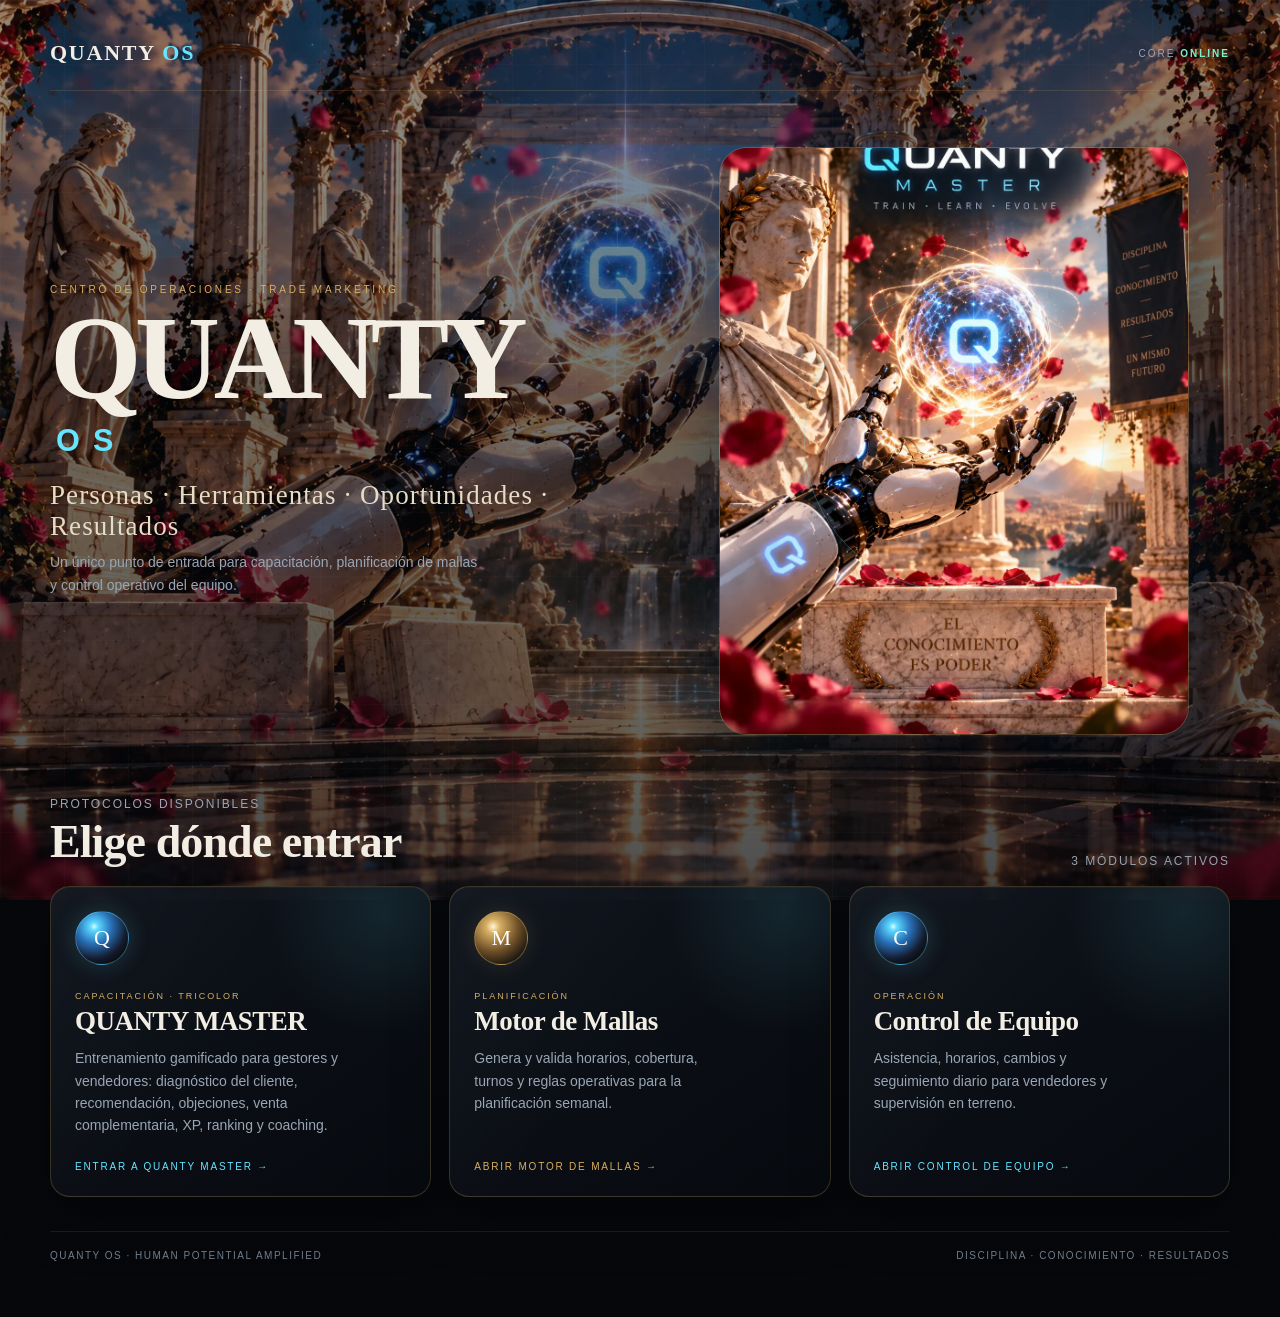
==== commit 0b240d35: "Route QUANTY MASTER to Tricolor training while keeping OS modules" ====
--- a/index.html
+++ b/index.html
@@ -6,105 +6,21 @@
 <title>QUANTY OS</title>
 <meta name="theme-color" content="#08090c">
 <style>
-:root{
-  --bg:#07090d;
-  --panel:rgba(12,16,23,.86);
-  --panel-2:rgba(18,23,32,.9);
-  --ivory:#f3eee4;
-  --muted:#99a5b4;
-  --gold:#d6ae60;
-  --gold-soft:#8f6b32;
-  --cyan:#65e5ff;
-  --blue:#258cff;
-  --red:#a43d4d;
-  --edge:rgba(214,174,96,.24);
-  --shadow:0 30px 80px rgba(0,0,0,.48);
-}
-*{box-sizing:border-box}
-html,body{margin:0;min-height:100%;background:var(--bg);color:var(--ivory);font-family:Inter,Segoe UI,Arial,sans-serif}
-body{overflow-x:hidden;background:
-  linear-gradient(180deg,rgba(5,7,11,.42),rgba(5,7,11,.86)),
-  url('quanty-master-assets/temple.webp') center 30%/cover fixed no-repeat,
-  #07090d}
-body:before{content:"";position:fixed;inset:0;pointer-events:none;background:
-  radial-gradient(circle at 50% 16%,rgba(37,140,255,.18),transparent 28%),
-  radial-gradient(circle at 50% 78%,rgba(214,174,96,.10),transparent 33%),
-  linear-gradient(90deg,rgba(255,255,255,.018) 1px,transparent 1px),
-  linear-gradient(rgba(255,255,255,.014) 1px,transparent 1px);background-size:auto,auto,64px 64px,64px 64px;z-index:0}
-a{color:inherit}
-.shell{position:relative;z-index:2;width:min(1180px,calc(100% - 32px));margin:auto;padding:28px 0 56px}
-.topbar{display:flex;justify-content:space-between;align-items:center;gap:20px;padding:12px 0 24px;border-bottom:1px solid rgba(214,174,96,.16)}
-.brand{font-family:Georgia,'Times New Roman',serif;font-weight:700;letter-spacing:.08em;font-size:22px}.brand span{color:var(--cyan)}
-.status{font-size:10px;letter-spacing:.2em;text-transform:uppercase;color:var(--muted)}
-.status b{color:#7cf0c9;font-weight:600}
-.hero{display:grid;grid-template-columns:1.02fr .98fr;gap:54px;align-items:center;min-height:52vh;padding:56px 0 34px}
-.hero-copy{max-width:700px}.kicker{font-size:10px;letter-spacing:.28em;text-transform:uppercase;color:var(--gold);margin-bottom:16px}
-h1{font-family:Georgia,'Times New Roman',serif;font-size:clamp(58px,9.2vw,124px);line-height:.8;letter-spacing:-.055em;margin:0;text-transform:uppercase;text-shadow:0 18px 40px rgba(0,0,0,.4)}
-h1 small{display:block;font-size:.26em;letter-spacing:.43em;margin:22px 0 0 6px;color:var(--cyan);font-family:Inter,Segoe UI,Arial,sans-serif;font-weight:600}
-.lead{font-family:Georgia,'Times New Roman',serif;font-size:clamp(18px,2.2vw,27px);letter-spacing:.04em;color:#e7dcc5;margin:28px 0 9px}.sublead{color:var(--muted);font-size:14px;line-height:1.65;max-width:55ch;margin:0}
-.core{position:relative;min-height:390px;display:grid;place-items:center}.cover{width:min(100%,470px);aspect-ratio:4/5;object-fit:cover;object-position:center;border-radius:28px;border:1px solid rgba(214,174,96,.28);box-shadow:var(--shadow),0 0 65px rgba(37,140,255,.14)}
-.core:after{content:"";position:absolute;width:54%;aspect-ratio:1;border-radius:50%;border:1px solid rgba(101,229,255,.28);box-shadow:0 0 55px rgba(101,229,255,.12);animation:breathe 4.6s ease-in-out infinite;pointer-events:none}
-.section-head{display:flex;align-items:end;justify-content:space-between;gap:20px;margin:28px 0 18px}.section-head p{margin:0;color:var(--muted);font-size:12px;letter-spacing:.16em;text-transform:uppercase}.section-head h2{font-family:Georgia,'Times New Roman',serif;font-size:clamp(28px,4vw,46px);margin:4px 0 0;letter-spacing:-.02em}
-.grid{display:grid;grid-template-columns:repeat(3,1fr);gap:18px}.card{position:relative;display:flex;flex-direction:column;min-height:285px;padding:24px;text-decoration:none;border:1px solid var(--edge);border-radius:20px;background:linear-gradient(145deg,rgba(16,21,30,.93),rgba(7,10,15,.94));box-shadow:0 18px 55px rgba(0,0,0,.34),inset 0 1px rgba(255,255,255,.035);overflow:hidden;transition:transform .18s ease,border-color .18s ease,box-shadow .18s ease}.card:before{content:"";position:absolute;inset:0;background:linear-gradient(120deg,rgba(255,255,255,.02),transparent 45%),radial-gradient(circle at 88% 8%,rgba(101,229,255,.10),transparent 28%);pointer-events:none}.card:hover{transform:translateY(-5px);border-color:rgba(101,229,255,.44);box-shadow:0 26px 70px rgba(0,0,0,.48),0 0 36px rgba(37,140,255,.09)}
-.card.gold:hover{border-color:rgba(214,174,96,.52)}.icon{width:54px;height:54px;border-radius:50%;display:grid;place-items:center;font-family:Georgia,serif;font-size:22px;color:white;border:1px solid rgba(101,229,255,.38);background:radial-gradient(circle at 35% 28%,#dffaff,#5ad9ff 8%,#256eb6 34%,#11182a 64%,#080a0f 78%);box-shadow:0 0 24px rgba(101,229,255,.18);margin-bottom:26px}.card.gold .icon{border-color:rgba(214,174,96,.45);background:radial-gradient(circle at 35% 28%,#fff5d8,#d6ae60 14%,#6e4e25 49%,#16120d 79%);box-shadow:0 0 24px rgba(214,174,96,.14)}
-.card .overline{font-size:9px;letter-spacing:.22em;text-transform:uppercase;color:var(--gold);margin-bottom:7px}.card h3{font-family:Georgia,'Times New Roman',serif;font-size:27px;line-height:1.03;margin:0 0 12px;letter-spacing:-.02em}.card p{color:var(--muted);font-size:14px;line-height:1.6;margin:0 0 24px;max-width:34ch}.go{margin-top:auto;font-size:10px;letter-spacing:.18em;text-transform:uppercase;color:var(--cyan)}.gold .go{color:var(--gold)}
-.foot{display:flex;justify-content:space-between;gap:20px;margin-top:34px;padding-top:18px;border-top:1px solid rgba(214,174,96,.13);color:#73808e;font-size:10px;letter-spacing:.15em;text-transform:uppercase}.petals{position:fixed;inset:0;pointer-events:none;z-index:1;overflow:hidden}.petal{position:absolute;top:-8vh;width:8px;height:16px;border-radius:70% 18% 70% 18%;background:linear-gradient(145deg,#84243b,#cd666d);opacity:.22;animation:fall linear infinite}.petal:nth-child(1){left:10%;animation-duration:16s}.petal:nth-child(2){left:27%;animation-duration:19s;animation-delay:-7s}.petal:nth-child(3){left:44%;animation-duration:21s;animation-delay:-14s}.petal:nth-child(4){left:61%;animation-duration:17s;animation-delay:-5s}.petal:nth-child(5){left:78%;animation-duration:20s;animation-delay:-11s}.petal:nth-child(6){left:92%;animation-duration:18s;animation-delay:-8s}
-@keyframes fall{to{transform:translate3d(95px,115vh,0) rotate(620deg)}}@keyframes breathe{0%,100%{transform:scale(.98);opacity:.65}50%{transform:scale(1.03);opacity:1}}
-@media(max-width:900px){body{background-attachment:scroll}.hero{grid-template-columns:1fr;gap:24px;min-height:0;padding-top:44px}.hero-copy{text-align:center;margin:auto}.sublead{margin-inline:auto}.core{min-height:330px}.cover{max-height:430px;width:auto}.grid{grid-template-columns:1fr}.card{min-height:220px}.section-head{align-items:start;flex-direction:column}.foot{flex-direction:column;gap:7px}}
-@media(prefers-reduced-motion:reduce){*{animation:none!important;transition:none!important}}
+:root{--bg:#07090d;--panel:rgba(12,16,23,.86);--panel-2:rgba(18,23,32,.9);--ivory:#f3eee4;--muted:#99a5b4;--gold:#d6ae60;--gold-soft:#8f6b32;--cyan:#65e5ff;--blue:#258cff;--red:#a43d4d;--edge:rgba(214,174,96,.24);--shadow:0 30px 80px rgba(0,0,0,.48)}
+*{box-sizing:border-box}html,body{margin:0;min-height:100%;background:var(--bg);color:var(--ivory);font-family:Inter,Segoe UI,Arial,sans-serif}body{overflow-x:hidden;background:linear-gradient(180deg,rgba(5,7,11,.42),rgba(5,7,11,.86)),url('quanty-master-assets/temple.webp') center 30%/cover fixed no-repeat,#07090d}body:before{content:"";position:fixed;inset:0;pointer-events:none;background:radial-gradient(circle at 50% 16%,rgba(37,140,255,.18),transparent 28%),radial-gradient(circle at 50% 78%,rgba(214,174,96,.10),transparent 33%),linear-gradient(90deg,rgba(255,255,255,.018) 1px,transparent 1px),linear-gradient(rgba(255,255,255,.014) 1px,transparent 1px);background-size:auto,auto,64px 64px,64px 64px;z-index:0}a{color:inherit}.shell{position:relative;z-index:2;width:min(1180px,calc(100% - 32px));margin:auto;padding:28px 0 56px}.topbar{display:flex;justify-content:space-between;align-items:center;gap:20px;padding:12px 0 24px;border-bottom:1px solid rgba(214,174,96,.16)}.brand{font-family:Georgia,'Times New Roman',serif;font-weight:700;letter-spacing:.08em;font-size:22px}.brand span{color:var(--cyan)}.status{font-size:10px;letter-spacing:.2em;text-transform:uppercase;color:var(--muted)}.status b{color:#7cf0c9;font-weight:600}.hero{display:grid;grid-template-columns:1.02fr .98fr;gap:54px;align-items:center;min-height:52vh;padding:56px 0 34px}.hero-copy{max-width:700px}.kicker{font-size:10px;letter-spacing:.28em;text-transform:uppercase;color:var(--gold);margin-bottom:16px}h1{font-family:Georgia,'Times New Roman',serif;font-size:clamp(58px,9.2vw,124px);line-height:.8;letter-spacing:-.055em;margin:0;text-transform:uppercase;text-shadow:0 18px 40px rgba(0,0,0,.4)}h1 small{display:block;font-size:.26em;letter-spacing:.43em;margin:22px 0 0 6px;color:var(--cyan);font-family:Inter,Segoe UI,Arial,sans-serif;font-weight:600}.lead{font-family:Georgia,'Times New Roman',serif;font-size:clamp(18px,2.2vw,27px);letter-spacing:.04em;color:#e7dcc5;margin:28px 0 9px}.sublead{color:var(--muted);font-size:14px;line-height:1.65;max-width:55ch;margin:0}.core{position:relative;min-height:390px;display:grid;place-items:center}.cover{width:min(100%,470px);aspect-ratio:4/5;object-fit:cover;object-position:center;border-radius:28px;border:1px solid rgba(214,174,96,.28);box-shadow:var(--shadow),0 0 65px rgba(37,140,255,.14)}.core:after{content:"";position:absolute;width:54%;aspect-ratio:1;border-radius:50%;border:1px solid rgba(101,229,255,.28);box-shadow:0 0 55px rgba(101,229,255,.12);animation:breathe 4.6s ease-in-out infinite;pointer-events:none}.section-head{display:flex;align-items:end;justify-content:space-between;gap:20px;margin:28px 0 18px}.section-head p{margin:0;color:var(--muted);font-size:12px;letter-spacing:.16em;text-transform:uppercase}.section-head h2{font-family:Georgia,'Times New Roman',serif;font-size:clamp(28px,4vw,46px);margin:4px 0 0;letter-spacing:-.02em}.grid{display:grid;grid-template-columns:repeat(3,1fr);gap:18px}.card{position:relative;display:flex;flex-direction:column;min-height:285px;padding:24px;text-decoration:none;border:1px solid var(--edge);border-radius:20px;background:linear-gradient(145deg,rgba(16,21,30,.93),rgba(7,10,15,.94));box-shadow:0 18px 55px rgba(0,0,0,.34),inset 0 1px rgba(255,255,255,.035);overflow:hidden;transition:transform .18s ease,border-color .18s ease,box-shadow .18s ease}.card:before{content:"";position:absolute;inset:0;background:linear-gradient(120deg,rgba(255,255,255,.02),transparent 45%),radial-gradient(circle at 88% 8%,rgba(101,229,255,.10),transparent 28%);pointer-events:none}.card:hover{transform:translateY(-5px);border-color:rgba(101,229,255,.44);box-shadow:0 26px 70px rgba(0,0,0,.48),0 0 36px rgba(37,140,255,.09)}.card.gold:hover{border-color:rgba(214,174,96,.52)}.icon{width:54px;height:54px;border-radius:50%;display:grid;place-items:center;font-family:Georgia,serif;font-size:22px;color:white;border:1px solid rgba(101,229,255,.38);background:radial-gradient(circle at 35% 28%,#dffaff,#5ad9ff 8%,#256eb6 34%,#11182a 64%,#080a0f 78%);box-shadow:0 0 24px rgba(101,229,255,.18);margin-bottom:26px}.card.gold .icon{border-color:rgba(214,174,96,.45);background:radial-gradient(circle at 35% 28%,#fff5d8,#d6ae60 14%,#6e4e25 49%,#16120d 79%);box-shadow:0 0 24px rgba(214,174,96,.14)}.card .overline{font-size:9px;letter-spacing:.22em;text-transform:uppercase;color:var(--gold);margin-bottom:7px}.card h3{font-family:Georgia,'Times New Roman',serif;font-size:27px;line-height:1.03;margin:0 0 12px;letter-spacing:-.02em}.card p{color:var(--muted);font-size:14px;line-height:1.6;margin:0 0 24px;max-width:34ch}.go{margin-top:auto;font-size:10px;letter-spacing:.18em;text-transform:uppercase;color:var(--cyan)}.gold .go{color:var(--gold)}.foot{display:flex;justify-content:space-between;gap:20px;margin-top:34px;padding-top:18px;border-top:1px solid rgba(214,174,96,.13);color:#73808e;font-size:10px;letter-spacing:.15em;text-transform:uppercase}.petals{position:fixed;inset:0;pointer-events:none;z-index:1;overflow:hidden}.petal{position:absolute;top:-8vh;width:8px;height:16px;border-radius:70% 18% 70% 18%;background:linear-gradient(145deg,#84243b,#cd666d);opacity:.22;animation:fall linear infinite}.petal:nth-child(1){left:10%;animation-duration:16s}.petal:nth-child(2){left:27%;animation-duration:19s;animation-delay:-7s}.petal:nth-child(3){left:44%;animation-duration:21s;animation-delay:-14s}.petal:nth-child(4){left:61%;animation-duration:17s;animation-delay:-5s}.petal:nth-child(5){left:78%;animation-duration:20s;animation-delay:-11s}.petal:nth-child(6){left:92%;animation-duration:18s;animation-delay:-8s}@keyframes fall{to{transform:translate3d(95px,115vh,0) rotate(620deg)}}@keyframes breathe{0%,100%{transform:scale(.98);opacity:.65}50%{transform:scale(1.03);opacity:1}}@media(max-width:900px){body{background-attachment:scroll}.hero{grid-template-columns:1fr;gap:24px;min-height:0;padding-top:44px}.hero-copy{text-align:center;margin:auto}.sublead{margin-inline:auto}.core{min-height:330px}.cover{max-height:430px;width:auto}.grid{grid-template-columns:1fr}.card{min-height:220px}.section-head{align-items:start;flex-direction:column}.foot{flex-direction:column;gap:7px}}@media(prefers-reduced-motion:reduce){*{animation:none!important;transition:none!important}}
 </style>
 </head>
 <body>
 <div class="petals" aria-hidden="true"><i class="petal"></i><i class="petal"></i><i class="petal"></i><i class="petal"></i><i class="petal"></i><i class="petal"></i></div>
 <main class="shell">
-  <header class="topbar">
-    <div class="brand">QUANTY <span>OS</span></div>
-    <div class="status">Core <b>online</b></div>
-  </header>
-
-  <section class="hero">
-    <div class="hero-copy">
-      <div class="kicker">Centro de operaciones · Trade Marketing</div>
-      <h1>QUANTY<small>OS</small></h1>
-      <div class="lead">Personas · Herramientas · Oportunidades · Resultados</div>
-      <p class="sublead">Un único punto de entrada para capacitación, planificación de mallas y control operativo del equipo.</p>
-    </div>
-    <div class="core"><img class="cover" src="quanty-master-assets/cover.webp" alt="QUANTY MASTER"></div>
-  </section>
-
-  <section>
-    <div class="section-head">
-      <div><p>Protocolos disponibles</p><h2>Elige dónde entrar</h2></div>
-      <p>3 módulos activos</p>
-    </div>
-    <div class="grid">
-      <a class="card" href="quanty-master-roman.html">
-        <div class="icon">Q</div>
-        <div class="overline">Capacitación</div>
-        <h3>QUANTY MASTER</h3>
-        <p>Entrenamiento gamificado, conocimiento de producto, ventas, XP, insignias y Salón de Honor.</p>
-        <div class="go">Entrar a QUANTY MASTER →</div>
-      </a>
-
-      <a class="card gold" href="mallas.html">
-        <div class="icon">M</div>
-        <div class="overline">Planificación</div>
-        <h3>Motor de Mallas</h3>
-        <p>Genera y valida horarios, cobertura, turnos y reglas operativas para la planificación semanal.</p>
-        <div class="go">Abrir Motor de Mallas →</div>
-      </a>
-
-      <a class="card" href="asistencia.html">
-        <div class="icon">C</div>
-        <div class="overline">Operación</div>
-        <h3>Control de Equipo</h3>
-        <p>Asistencia, horarios, cambios y seguimiento diario para vendedores y supervisión en terreno.</p>
-        <div class="go">Abrir Control de Equipo →</div>
-      </a>
-    </div>
-  </section>
-
-  <footer class="foot"><span>QUANTY OS · HUMAN POTENTIAL AMPLIFIED</span><span>DISCIPLINA · CONOCIMIENTO · RESULTADOS</span></footer>
+<header class="topbar"><div class="brand">QUANTY <span>OS</span></div><div class="status">Core <b>online</b></div></header>
+<section class="hero"><div class="hero-copy"><div class="kicker">Centro de operaciones · Trade Marketing</div><h1>QUANTY<small>OS</small></h1><div class="lead">Personas · Herramientas · Oportunidades · Resultados</div><p class="sublead">Un único punto de entrada para capacitación, planificación de mallas y control operativo del equipo.</p></div><div class="core"><img class="cover" src="quanty-master-assets/cover.webp" alt="QUANTY MASTER"></div></section>
+<section><div class="section-head"><div><p>Protocolos disponibles</p><h2>Elige dónde entrar</h2></div><p>3 módulos activos</p></div><div class="grid">
+<a class="card" href="quanty-tricolor.html"><div class="icon">Q</div><div class="overline">Capacitación · Tricolor</div><h3>QUANTY MASTER</h3><p>Entrenamiento gamificado para gestores y vendedores: diagnóstico del cliente, recomendación, objeciones, venta complementaria, XP, ranking y coaching.</p><div class="go">Entrar a QUANTY MASTER →</div></a>
+<a class="card gold" href="mallas.html"><div class="icon">M</div><div class="overline">Planificación</div><h3>Motor de Mallas</h3><p>Genera y valida horarios, cobertura, turnos y reglas operativas para la planificación semanal.</p><div class="go">Abrir Motor de Mallas →</div></a>
+<a class="card" href="asistencia.html"><div class="icon">C</div><div class="overline">Operación</div><h3>Control de Equipo</h3><p>Asistencia, horarios, cambios y seguimiento diario para vendedores y supervisión en terreno.</p><div class="go">Abrir Control de Equipo →</div></a>
+</div></section>
+<footer class="foot"><span>QUANTY OS · HUMAN POTENTIAL AMPLIFIED</span><span>DISCIPLINA · CONOCIMIENTO · RESULTADOS</span></footer>
 </main>
 </body>
-</html>
+</html>
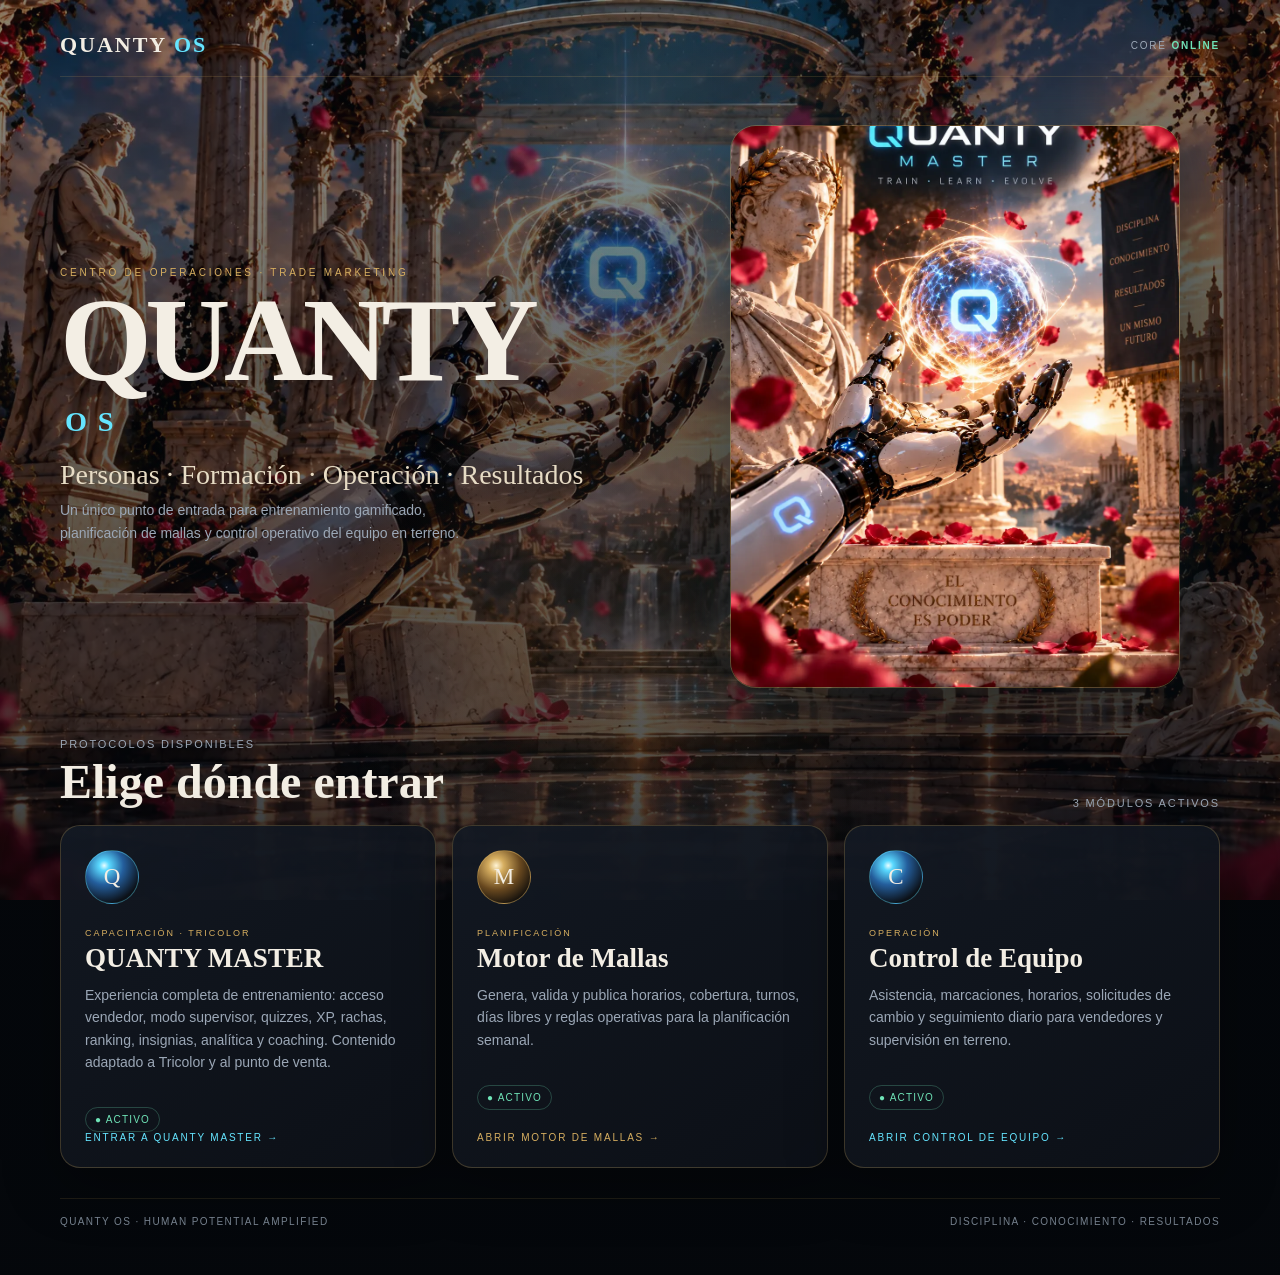
==== commit 350a3265: "Polish QUANTY OS hub and route MASTER to Tricolor Pro" ====
--- a/index.html
+++ b/index.html
@@ -2,23 +2,23 @@
 <html lang="es">
 <head>
 <meta charset="utf-8">
-<meta name="viewport" content="width=device-width, initial-scale=1, viewport-fit=cover">
-<title>QUANTY OS</title>
-<meta name="theme-color" content="#08090c">
+<meta name="viewport" content="width=device-width,initial-scale=1,viewport-fit=cover">
+<meta name="theme-color" content="#07090d">
+<title>QUANTY OS · Trade Marketing Intelligence</title>
 <style>
-:root{--bg:#07090d;--panel:rgba(12,16,23,.86);--panel-2:rgba(18,23,32,.9);--ivory:#f3eee4;--muted:#99a5b4;--gold:#d6ae60;--gold-soft:#8f6b32;--cyan:#65e5ff;--blue:#258cff;--red:#a43d4d;--edge:rgba(214,174,96,.24);--shadow:0 30px 80px rgba(0,0,0,.48)}
-*{box-sizing:border-box}html,body{margin:0;min-height:100%;background:var(--bg);color:var(--ivory);font-family:Inter,Segoe UI,Arial,sans-serif}body{overflow-x:hidden;background:linear-gradient(180deg,rgba(5,7,11,.42),rgba(5,7,11,.86)),url('quanty-master-assets/temple.webp') center 30%/cover fixed no-repeat,#07090d}body:before{content:"";position:fixed;inset:0;pointer-events:none;background:radial-gradient(circle at 50% 16%,rgba(37,140,255,.18),transparent 28%),radial-gradient(circle at 50% 78%,rgba(214,174,96,.10),transparent 33%),linear-gradient(90deg,rgba(255,255,255,.018) 1px,transparent 1px),linear-gradient(rgba(255,255,255,.014) 1px,transparent 1px);background-size:auto,auto,64px 64px,64px 64px;z-index:0}a{color:inherit}.shell{position:relative;z-index:2;width:min(1180px,calc(100% - 32px));margin:auto;padding:28px 0 56px}.topbar{display:flex;justify-content:space-between;align-items:center;gap:20px;padding:12px 0 24px;border-bottom:1px solid rgba(214,174,96,.16)}.brand{font-family:Georgia,'Times New Roman',serif;font-weight:700;letter-spacing:.08em;font-size:22px}.brand span{color:var(--cyan)}.status{font-size:10px;letter-spacing:.2em;text-transform:uppercase;color:var(--muted)}.status b{color:#7cf0c9;font-weight:600}.hero{display:grid;grid-template-columns:1.02fr .98fr;gap:54px;align-items:center;min-height:52vh;padding:56px 0 34px}.hero-copy{max-width:700px}.kicker{font-size:10px;letter-spacing:.28em;text-transform:uppercase;color:var(--gold);margin-bottom:16px}h1{font-family:Georgia,'Times New Roman',serif;font-size:clamp(58px,9.2vw,124px);line-height:.8;letter-spacing:-.055em;margin:0;text-transform:uppercase;text-shadow:0 18px 40px rgba(0,0,0,.4)}h1 small{display:block;font-size:.26em;letter-spacing:.43em;margin:22px 0 0 6px;color:var(--cyan);font-family:Inter,Segoe UI,Arial,sans-serif;font-weight:600}.lead{font-family:Georgia,'Times New Roman',serif;font-size:clamp(18px,2.2vw,27px);letter-spacing:.04em;color:#e7dcc5;margin:28px 0 9px}.sublead{color:var(--muted);font-size:14px;line-height:1.65;max-width:55ch;margin:0}.core{position:relative;min-height:390px;display:grid;place-items:center}.cover{width:min(100%,470px);aspect-ratio:4/5;object-fit:cover;object-position:center;border-radius:28px;border:1px solid rgba(214,174,96,.28);box-shadow:var(--shadow),0 0 65px rgba(37,140,255,.14)}.core:after{content:"";position:absolute;width:54%;aspect-ratio:1;border-radius:50%;border:1px solid rgba(101,229,255,.28);box-shadow:0 0 55px rgba(101,229,255,.12);animation:breathe 4.6s ease-in-out infinite;pointer-events:none}.section-head{display:flex;align-items:end;justify-content:space-between;gap:20px;margin:28px 0 18px}.section-head p{margin:0;color:var(--muted);font-size:12px;letter-spacing:.16em;text-transform:uppercase}.section-head h2{font-family:Georgia,'Times New Roman',serif;font-size:clamp(28px,4vw,46px);margin:4px 0 0;letter-spacing:-.02em}.grid{display:grid;grid-template-columns:repeat(3,1fr);gap:18px}.card{position:relative;display:flex;flex-direction:column;min-height:285px;padding:24px;text-decoration:none;border:1px solid var(--edge);border-radius:20px;background:linear-gradient(145deg,rgba(16,21,30,.93),rgba(7,10,15,.94));box-shadow:0 18px 55px rgba(0,0,0,.34),inset 0 1px rgba(255,255,255,.035);overflow:hidden;transition:transform .18s ease,border-color .18s ease,box-shadow .18s ease}.card:before{content:"";position:absolute;inset:0;background:linear-gradient(120deg,rgba(255,255,255,.02),transparent 45%),radial-gradient(circle at 88% 8%,rgba(101,229,255,.10),transparent 28%);pointer-events:none}.card:hover{transform:translateY(-5px);border-color:rgba(101,229,255,.44);box-shadow:0 26px 70px rgba(0,0,0,.48),0 0 36px rgba(37,140,255,.09)}.card.gold:hover{border-color:rgba(214,174,96,.52)}.icon{width:54px;height:54px;border-radius:50%;display:grid;place-items:center;font-family:Georgia,serif;font-size:22px;color:white;border:1px solid rgba(101,229,255,.38);background:radial-gradient(circle at 35% 28%,#dffaff,#5ad9ff 8%,#256eb6 34%,#11182a 64%,#080a0f 78%);box-shadow:0 0 24px rgba(101,229,255,.18);margin-bottom:26px}.card.gold .icon{border-color:rgba(214,174,96,.45);background:radial-gradient(circle at 35% 28%,#fff5d8,#d6ae60 14%,#6e4e25 49%,#16120d 79%);box-shadow:0 0 24px rgba(214,174,96,.14)}.card .overline{font-size:9px;letter-spacing:.22em;text-transform:uppercase;color:var(--gold);margin-bottom:7px}.card h3{font-family:Georgia,'Times New Roman',serif;font-size:27px;line-height:1.03;margin:0 0 12px;letter-spacing:-.02em}.card p{color:var(--muted);font-size:14px;line-height:1.6;margin:0 0 24px;max-width:34ch}.go{margin-top:auto;font-size:10px;letter-spacing:.18em;text-transform:uppercase;color:var(--cyan)}.gold .go{color:var(--gold)}.foot{display:flex;justify-content:space-between;gap:20px;margin-top:34px;padding-top:18px;border-top:1px solid rgba(214,174,96,.13);color:#73808e;font-size:10px;letter-spacing:.15em;text-transform:uppercase}.petals{position:fixed;inset:0;pointer-events:none;z-index:1;overflow:hidden}.petal{position:absolute;top:-8vh;width:8px;height:16px;border-radius:70% 18% 70% 18%;background:linear-gradient(145deg,#84243b,#cd666d);opacity:.22;animation:fall linear infinite}.petal:nth-child(1){left:10%;animation-duration:16s}.petal:nth-child(2){left:27%;animation-duration:19s;animation-delay:-7s}.petal:nth-child(3){left:44%;animation-duration:21s;animation-delay:-14s}.petal:nth-child(4){left:61%;animation-duration:17s;animation-delay:-5s}.petal:nth-child(5){left:78%;animation-duration:20s;animation-delay:-11s}.petal:nth-child(6){left:92%;animation-duration:18s;animation-delay:-8s}@keyframes fall{to{transform:translate3d(95px,115vh,0) rotate(620deg)}}@keyframes breathe{0%,100%{transform:scale(.98);opacity:.65}50%{transform:scale(1.03);opacity:1}}@media(max-width:900px){body{background-attachment:scroll}.hero{grid-template-columns:1fr;gap:24px;min-height:0;padding-top:44px}.hero-copy{text-align:center;margin:auto}.sublead{margin-inline:auto}.core{min-height:330px}.cover{max-height:430px;width:auto}.grid{grid-template-columns:1fr}.card{min-height:220px}.section-head{align-items:start;flex-direction:column}.foot{flex-direction:column;gap:7px}}@media(prefers-reduced-motion:reduce){*{animation:none!important;transition:none!important}}
+:root{--bg:#07090d;--panel:rgba(13,17,24,.91);--panel2:rgba(19,25,35,.94);--ivory:#f3eee4;--muted:#9ba7b6;--gold:#d6ae60;--cyan:#65e5ff;--edge:rgba(214,174,96,.24);--ok:#6fe3b7;--shadow:0 26px 80px rgba(0,0,0,.48)}
+*{box-sizing:border-box}html,body{margin:0;min-height:100%;background:var(--bg);color:var(--ivory);font-family:-apple-system,BlinkMacSystemFont,"Segoe UI",Inter,Arial,sans-serif}body{overflow-x:hidden;background:linear-gradient(180deg,rgba(4,7,11,.46),rgba(4,7,11,.9)),url('quanty-master-assets/temple.webp') center 28%/cover fixed no-repeat,#07090d}body:before{content:"";position:fixed;inset:0;pointer-events:none;background:radial-gradient(circle at 50% 10%,rgba(101,229,255,.14),transparent 28%),radial-gradient(circle at 50% 72%,rgba(214,174,96,.1),transparent 34%);z-index:0}.shell{position:relative;z-index:1;width:min(1160px,calc(100% - 30px));margin:auto;padding:22px 0 48px}.topbar{display:flex;align-items:center;justify-content:space-between;gap:16px;border-bottom:1px solid rgba(214,174,96,.16);padding:10px 0 18px}.brand{font-family:Georgia,'Times New Roman',serif;font-size:22px;font-weight:700;letter-spacing:.09em}.brand span{color:var(--cyan)}.status{font-size:10px;letter-spacing:.18em;text-transform:uppercase;color:var(--muted)}.status b{color:var(--ok)}.hero{display:grid;grid-template-columns:1.05fr .95fr;gap:46px;align-items:center;padding:48px 0 28px}.kicker{font-size:10px;letter-spacing:.28em;text-transform:uppercase;color:var(--gold);margin-bottom:15px}h1{font-family:Georgia,'Times New Roman',serif;font-size:clamp(58px,10vw,118px);line-height:.82;letter-spacing:-.055em;margin:0;text-transform:uppercase;text-shadow:0 18px 45px rgba(0,0,0,.4)}h1 small{display:block;font-family:inherit;font-size:.24em;letter-spacing:.38em;color:var(--cyan);margin:20px 0 0 5px}.lead{font-family:Georgia,'Times New Roman',serif;font-size:clamp(19px,2.5vw,28px);color:#e7dcc5;margin:26px 0 8px}.sublead{color:var(--muted);font-size:14px;line-height:1.65;max-width:56ch;margin:0}.core{display:grid;place-items:center;min-height:360px}.cover{width:min(100%,450px);aspect-ratio:4/5;object-fit:cover;border-radius:26px;border:1px solid rgba(214,174,96,.3);box-shadow:var(--shadow),0 0 60px rgba(101,229,255,.1)}.sectionHead{display:flex;align-items:end;justify-content:space-between;gap:18px;margin:22px 0 16px}.sectionHead p{margin:0;color:var(--muted);font-size:11px;letter-spacing:.17em;text-transform:uppercase}.sectionHead h2{font-family:Georgia,'Times New Roman',serif;font-size:clamp(30px,4.2vw,48px);margin:4px 0 0}.grid{display:grid;grid-template-columns:repeat(3,1fr);gap:16px}.card{display:flex;flex-direction:column;min-height:280px;padding:24px;text-decoration:none;color:inherit;border:1px solid var(--edge);border-radius:20px;background:linear-gradient(145deg,var(--panel2),var(--panel));box-shadow:0 18px 55px rgba(0,0,0,.34);transition:.18s}.card:hover{transform:translateY(-4px);border-color:rgba(101,229,255,.48)}.card.gold:hover{border-color:rgba(214,174,96,.55)}.icon{width:54px;height:54px;border-radius:50%;display:grid;place-items:center;font-family:Georgia,serif;font-size:23px;border:1px solid rgba(101,229,255,.4);background:radial-gradient(circle at 35% 28%,#e8fdff,#5ad9ff 10%,#245e9c 38%,#0c1118 75%);margin-bottom:24px}.gold .icon{border-color:rgba(214,174,96,.5);background:radial-gradient(circle at 35% 28%,#fff4d5,#d6ae60 15%,#68481f 48%,#16120d 78%)}.overline{font-size:9px;letter-spacing:.22em;text-transform:uppercase;color:var(--gold);margin-bottom:7px}.card h3{font-family:Georgia,'Times New Roman',serif;font-size:27px;line-height:1.03;margin:0 0 12px}.card p{color:var(--muted);font-size:14px;line-height:1.58;margin:0 0 22px}.go{margin-top:auto;font-size:10px;letter-spacing:.18em;text-transform:uppercase;color:var(--cyan)}.gold .go{color:var(--gold)}.pill{display:inline-flex;align-items:center;gap:7px;margin-top:12px;width:max-content;padding:6px 9px;border:1px solid rgba(111,227,183,.25);border-radius:999px;color:var(--ok);font-size:10px;letter-spacing:.12em;text-transform:uppercase}.foot{display:flex;justify-content:space-between;gap:16px;margin-top:30px;padding-top:17px;border-top:1px solid rgba(214,174,96,.13);color:#75808d;font-size:10px;letter-spacing:.14em;text-transform:uppercase}
+@media(max-width:900px){body{background-attachment:scroll}.hero{grid-template-columns:1fr;gap:20px;padding-top:38px}.hero-copy{text-align:center}.sublead{margin:auto}.core{min-height:300px}.cover{max-height:390px;width:auto}.grid{grid-template-columns:1fr}.card{min-height:220px}.sectionHead{align-items:flex-start;flex-direction:column}.foot{flex-direction:column;gap:6px}}
 </style>
 </head>
 <body>
-<div class="petals" aria-hidden="true"><i class="petal"></i><i class="petal"></i><i class="petal"></i><i class="petal"></i><i class="petal"></i><i class="petal"></i></div>
 <main class="shell">
 <header class="topbar"><div class="brand">QUANTY <span>OS</span></div><div class="status">Core <b>online</b></div></header>
-<section class="hero"><div class="hero-copy"><div class="kicker">Centro de operaciones · Trade Marketing</div><h1>QUANTY<small>OS</small></h1><div class="lead">Personas · Herramientas · Oportunidades · Resultados</div><p class="sublead">Un único punto de entrada para capacitación, planificación de mallas y control operativo del equipo.</p></div><div class="core"><img class="cover" src="quanty-master-assets/cover.webp" alt="QUANTY MASTER"></div></section>
-<section><div class="section-head"><div><p>Protocolos disponibles</p><h2>Elige dónde entrar</h2></div><p>3 módulos activos</p></div><div class="grid">
-<a class="card" href="quanty-tricolor.html"><div class="icon">Q</div><div class="overline">Capacitación · Tricolor</div><h3>QUANTY MASTER</h3><p>Entrenamiento gamificado para gestores y vendedores: diagnóstico del cliente, recomendación, objeciones, venta complementaria, XP, ranking y coaching.</p><div class="go">Entrar a QUANTY MASTER →</div></a>
-<a class="card gold" href="mallas.html"><div class="icon">M</div><div class="overline">Planificación</div><h3>Motor de Mallas</h3><p>Genera y valida horarios, cobertura, turnos y reglas operativas para la planificación semanal.</p><div class="go">Abrir Motor de Mallas →</div></a>
-<a class="card" href="asistencia.html"><div class="icon">C</div><div class="overline">Operación</div><h3>Control de Equipo</h3><p>Asistencia, horarios, cambios y seguimiento diario para vendedores y supervisión en terreno.</p><div class="go">Abrir Control de Equipo →</div></a>
+<section class="hero"><div class="hero-copy"><div class="kicker">Centro de operaciones · Trade Marketing</div><h1>QUANTY<small>OS</small></h1><div class="lead">Personas · Formación · Operación · Resultados</div><p class="sublead">Un único punto de entrada para entrenamiento gamificado, planificación de mallas y control operativo del equipo en terreno.</p></div><div class="core"><img class="cover" src="quanty-master-assets/cover.webp" alt="QUANTY MASTER"></div></section>
+<section><div class="sectionHead"><div><p>Protocolos disponibles</p><h2>Elige dónde entrar</h2></div><p>3 módulos activos</p></div><div class="grid">
+<a class="card" href="quanty-tricolor-pro.html"><div class="icon">Q</div><div class="overline">Capacitación · Tricolor</div><h3>QUANTY MASTER</h3><p>Experiencia completa de entrenamiento: acceso vendedor, modo supervisor, quizzes, XP, rachas, ranking, insignias, analítica y coaching. Contenido adaptado a Tricolor y al punto de venta.</p><div class="pill">● Activo</div><div class="go">Entrar a QUANTY MASTER →</div></a>
+<a class="card gold" href="mallas.html"><div class="icon">M</div><div class="overline">Planificación</div><h3>Motor de Mallas</h3><p>Genera, valida y publica horarios, cobertura, turnos, días libres y reglas operativas para la planificación semanal.</p><div class="pill">● Activo</div><div class="go">Abrir Motor de Mallas →</div></a>
+<a class="card" href="asistencia.html"><div class="icon">C</div><div class="overline">Operación</div><h3>Control de Equipo</h3><p>Asistencia, marcaciones, horarios, solicitudes de cambio y seguimiento diario para vendedores y supervisión en terreno.</p><div class="pill">● Activo</div><div class="go">Abrir Control de Equipo →</div></a>
 </div></section>
 <footer class="foot"><span>QUANTY OS · HUMAN POTENTIAL AMPLIFIED</span><span>DISCIPLINA · CONOCIMIENTO · RESULTADOS</span></footer>
 </main>
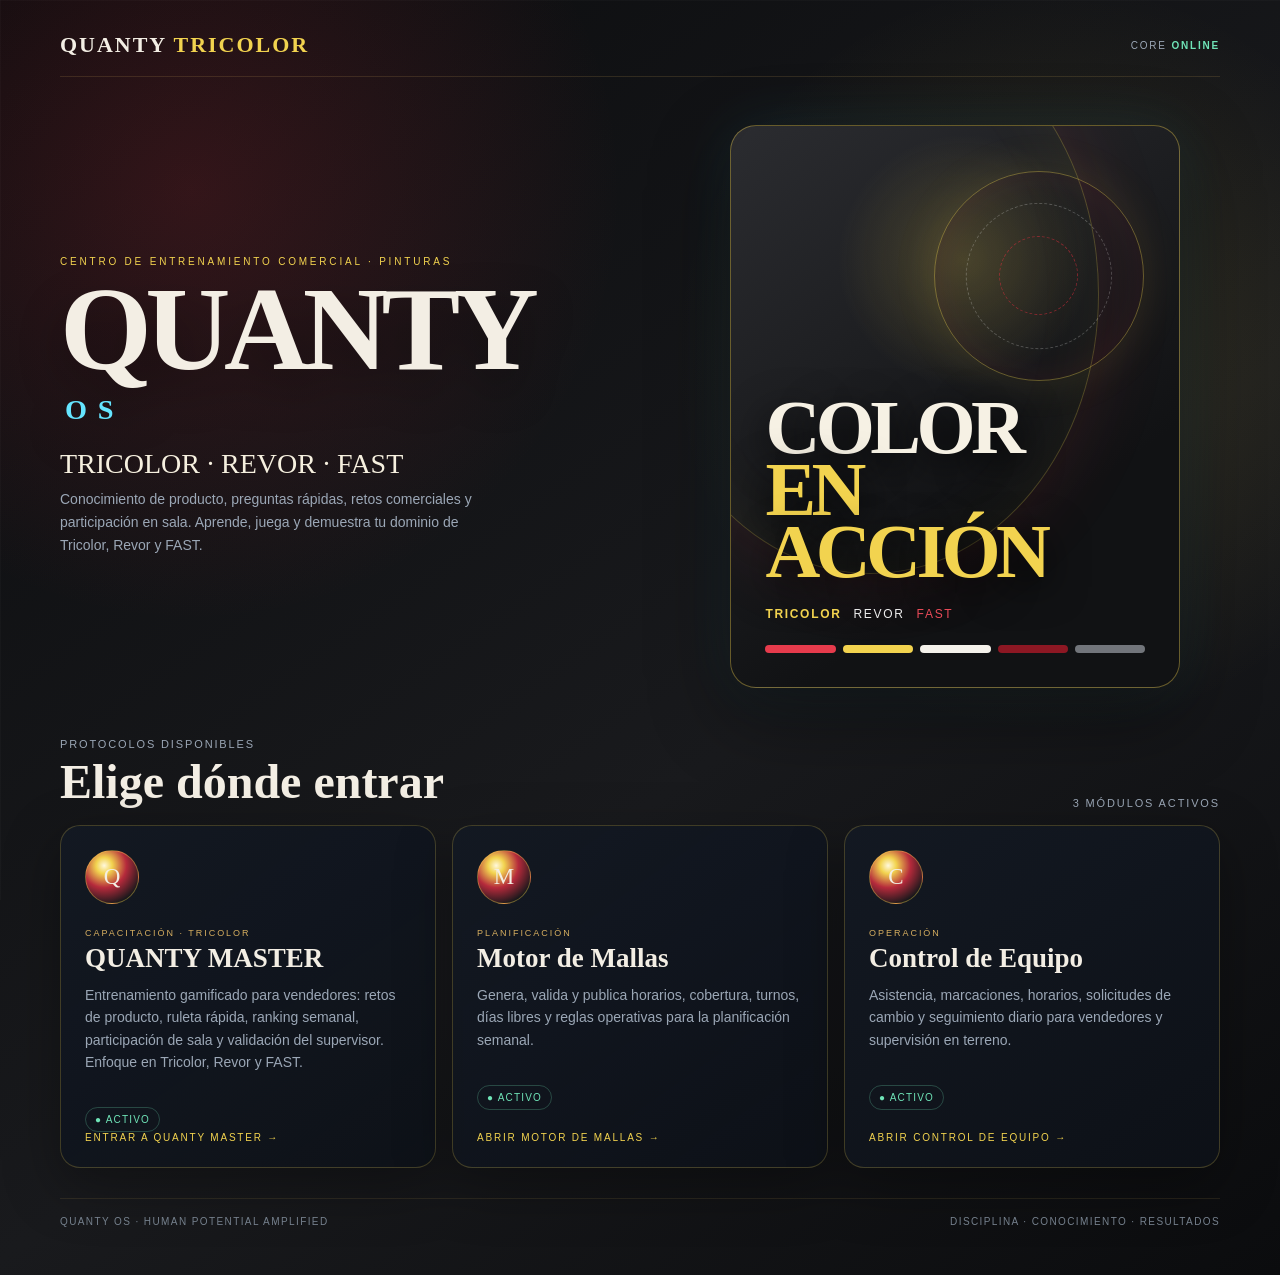
==== commit 58260ae7: "Refresh Quanty homepage for Tricolor Revor FAST branding" ====
--- a/index.html
+++ b/index.html
@@ -4,19 +4,34 @@
 <meta charset="utf-8">
 <meta name="viewport" content="width=device-width,initial-scale=1,viewport-fit=cover">
 <meta name="theme-color" content="#07090d">
-<title>QUANTY OS · Trade Marketing Intelligence</title>
+<title>QUANTY MASTER · Tricolor · Revor · FAST</title>
 <style>
 :root{--bg:#07090d;--panel:rgba(13,17,24,.91);--panel2:rgba(19,25,35,.94);--ivory:#f3eee4;--muted:#9ba7b6;--gold:#d6ae60;--cyan:#65e5ff;--edge:rgba(214,174,96,.24);--ok:#6fe3b7;--shadow:0 26px 80px rgba(0,0,0,.48)}
 *{box-sizing:border-box}html,body{margin:0;min-height:100%;background:var(--bg);color:var(--ivory);font-family:-apple-system,BlinkMacSystemFont,"Segoe UI",Inter,Arial,sans-serif}body{overflow-x:hidden;background:linear-gradient(180deg,rgba(4,7,11,.46),rgba(4,7,11,.9)),url('quanty-master-assets/temple.webp') center 28%/cover fixed no-repeat,#07090d}body:before{content:"";position:fixed;inset:0;pointer-events:none;background:radial-gradient(circle at 50% 10%,rgba(101,229,255,.14),transparent 28%),radial-gradient(circle at 50% 72%,rgba(214,174,96,.1),transparent 34%);z-index:0}.shell{position:relative;z-index:1;width:min(1160px,calc(100% - 30px));margin:auto;padding:22px 0 48px}.topbar{display:flex;align-items:center;justify-content:space-between;gap:16px;border-bottom:1px solid rgba(214,174,96,.16);padding:10px 0 18px}.brand{font-family:Georgia,'Times New Roman',serif;font-size:22px;font-weight:700;letter-spacing:.09em}.brand span{color:var(--cyan)}.status{font-size:10px;letter-spacing:.18em;text-transform:uppercase;color:var(--muted)}.status b{color:var(--ok)}.hero{display:grid;grid-template-columns:1.05fr .95fr;gap:46px;align-items:center;padding:48px 0 28px}.kicker{font-size:10px;letter-spacing:.28em;text-transform:uppercase;color:var(--gold);margin-bottom:15px}h1{font-family:Georgia,'Times New Roman',serif;font-size:clamp(58px,10vw,118px);line-height:.82;letter-spacing:-.055em;margin:0;text-transform:uppercase;text-shadow:0 18px 45px rgba(0,0,0,.4)}h1 small{display:block;font-family:inherit;font-size:.24em;letter-spacing:.38em;color:var(--cyan);margin:20px 0 0 5px}.lead{font-family:Georgia,'Times New Roman',serif;font-size:clamp(19px,2.5vw,28px);color:#e7dcc5;margin:26px 0 8px}.sublead{color:var(--muted);font-size:14px;line-height:1.65;max-width:56ch;margin:0}.core{display:grid;place-items:center;min-height:360px}.cover{width:min(100%,450px);aspect-ratio:4/5;object-fit:cover;border-radius:26px;border:1px solid rgba(214,174,96,.3);box-shadow:var(--shadow),0 0 60px rgba(101,229,255,.1)}.sectionHead{display:flex;align-items:end;justify-content:space-between;gap:18px;margin:22px 0 16px}.sectionHead p{margin:0;color:var(--muted);font-size:11px;letter-spacing:.17em;text-transform:uppercase}.sectionHead h2{font-family:Georgia,'Times New Roman',serif;font-size:clamp(30px,4.2vw,48px);margin:4px 0 0}.grid{display:grid;grid-template-columns:repeat(3,1fr);gap:16px}.card{display:flex;flex-direction:column;min-height:280px;padding:24px;text-decoration:none;color:inherit;border:1px solid var(--edge);border-radius:20px;background:linear-gradient(145deg,var(--panel2),var(--panel));box-shadow:0 18px 55px rgba(0,0,0,.34);transition:.18s}.card:hover{transform:translateY(-4px);border-color:rgba(101,229,255,.48)}.card.gold:hover{border-color:rgba(214,174,96,.55)}.icon{width:54px;height:54px;border-radius:50%;display:grid;place-items:center;font-family:Georgia,serif;font-size:23px;border:1px solid rgba(101,229,255,.4);background:radial-gradient(circle at 35% 28%,#e8fdff,#5ad9ff 10%,#245e9c 38%,#0c1118 75%);margin-bottom:24px}.gold .icon{border-color:rgba(214,174,96,.5);background:radial-gradient(circle at 35% 28%,#fff4d5,#d6ae60 15%,#68481f 48%,#16120d 78%)}.overline{font-size:9px;letter-spacing:.22em;text-transform:uppercase;color:var(--gold);margin-bottom:7px}.card h3{font-family:Georgia,'Times New Roman',serif;font-size:27px;line-height:1.03;margin:0 0 12px}.card p{color:var(--muted);font-size:14px;line-height:1.58;margin:0 0 22px}.go{margin-top:auto;font-size:10px;letter-spacing:.18em;text-transform:uppercase;color:var(--cyan)}.gold .go{color:var(--gold)}.pill{display:inline-flex;align-items:center;gap:7px;margin-top:12px;width:max-content;padding:6px 9px;border:1px solid rgba(111,227,183,.25);border-radius:999px;color:var(--ok);font-size:10px;letter-spacing:.12em;text-transform:uppercase}.foot{display:flex;justify-content:space-between;gap:16px;margin-top:30px;padding-top:17px;border-top:1px solid rgba(214,174,96,.13);color:#75808d;font-size:10px;letter-spacing:.14em;text-transform:uppercase}
 @media(max-width:900px){body{background-attachment:scroll}.hero{grid-template-columns:1fr;gap:20px;padding-top:38px}.hero-copy{text-align:center}.sublead{margin:auto}.core{min-height:300px}.cover{max-height:390px;width:auto}.grid{grid-template-columns:1fr}.card{min-height:220px}.sectionHead{align-items:flex-start;flex-direction:column}.foot{flex-direction:column;gap:6px}}
+
+/* Portada comercial Tricolor · Revor · FAST */
+body{background:radial-gradient(circle at 15% 15%,rgba(219,47,60,.18),transparent 28%),radial-gradient(circle at 82% 28%,rgba(239,211,72,.12),transparent 27%),linear-gradient(145deg,#0b0c0e,#191a1d 58%,#0b0c0e)!important}
+body:before{background-image:linear-gradient(rgba(255,255,255,.022) 1px,transparent 1px),linear-gradient(90deg,rgba(255,255,255,.022) 1px,transparent 1px)!important}
+.brand span{color:#f2d34f!important}.kicker{color:#f2d34f!important}.lead{color:#f6f0df!important}
+.cover.paint-cover{position:relative;overflow:hidden;display:flex;flex-direction:column;justify-content:flex-end;padding:34px;gap:24px;background:radial-gradient(circle at 52% 24%,rgba(243,211,79,.2),transparent 26%),linear-gradient(145deg,#2b2c30,#111214 70%);border-color:rgba(242,211,79,.38)!important;min-height:420px}
+.paint-cover:before{content:"";position:absolute;inset:-20% 18% 20% -20%;border-radius:50%;border:1px solid rgba(242,211,79,.25);box-shadow:0 0 80px rgba(226,45,61,.12),inset 0 0 70px rgba(242,211,79,.05)}
+.paint-orbit{position:absolute;width:210px;height:210px;right:8%;top:8%;border-radius:50%;border:1px solid rgba(242,211,79,.36);box-shadow:0 0 45px rgba(242,211,79,.1),inset 0 0 35px rgba(224,45,61,.08)}
+.paint-orbit:before,.paint-orbit:after{content:"";position:absolute;inset:15%;border-radius:50%;border:1px dashed rgba(255,255,255,.22);transform:rotate(28deg)}.paint-orbit:after{inset:31%;border-color:rgba(224,45,61,.5)}
+.paint-word{position:relative;font-family:Georgia,serif;font-size:clamp(48px,7vw,76px);font-weight:700;line-height:.82;letter-spacing:-.06em;color:#f6f1e4;text-shadow:0 10px 40px #000}.paint-word span{color:#f2d34f}
+.paint-brands{position:relative;display:flex;gap:12px;flex-wrap:wrap;align-items:center;font-size:12px;letter-spacing:.14em}.paint-brands b{color:#f2d34f}.paint-brands i{font-style:normal;color:#eee}.paint-brands em{font-style:normal;color:#e94b59}
+.paint-swatch{position:relative;display:flex;gap:7px}.paint-swatch span{height:8px;flex:1;border-radius:99px}.paint-swatch span:nth-child(1){background:#e63b4c}.paint-swatch span:nth-child(2){background:#f2d34f}.paint-swatch span:nth-child(3){background:#f5f2eb}.paint-swatch span:nth-child(4){background:#8d1723}.paint-swatch span:nth-child(5){background:#72757b}
+.card{border-color:rgba(242,211,79,.22)!important}.card:hover{border-color:rgba(242,211,79,.6)!important}.icon{background:radial-gradient(circle at 35% 28%,#fff8dc,#f2d34f 16%,#b52a3b 44%,#17181b 78%)!important;border-color:rgba(242,211,79,.4)!important}.gold .icon{background:radial-gradient(circle at 35% 28%,#fff8dc,#f2d34f 16%,#b52a3b 44%,#17181b 78%)!important}.go{color:#f2d34f!important}
+@media(max-width:900px){.cover.paint-cover{width:100%;min-height:330px;padding:25px}.paint-orbit{width:160px;height:160px}}
+
 </style>
 </head>
 <body>
 <main class="shell">
-<header class="topbar"><div class="brand">QUANTY <span>OS</span></div><div class="status">Core <b>online</b></div></header>
-<section class="hero"><div class="hero-copy"><div class="kicker">Centro de operaciones · Trade Marketing</div><h1>QUANTY<small>OS</small></h1><div class="lead">Personas · Formación · Operación · Resultados</div><p class="sublead">Un único punto de entrada para entrenamiento gamificado, planificación de mallas y control operativo del equipo en terreno.</p></div><div class="core"><img class="cover" src="quanty-master-assets/cover.webp" alt="QUANTY MASTER"></div></section>
+<header class="topbar"><div class="brand">QUANTY <span>TRICOLOR</span></div><div class="status">Core <b>online</b></div></header>
+<section class="hero"><div class="hero-copy"><div class="kicker">Centro de entrenamiento comercial · Pinturas</div><h1>QUANTY<small>OS</small></h1><div class="lead">TRICOLOR · REVOR · FAST</div><p class="sublead">Conocimiento de producto, preguntas rápidas, retos comerciales y participación en sala. Aprende, juega y demuestra tu dominio de Tricolor, Revor y FAST.</p></div><div class="core"><div class="cover paint-cover" role="img" aria-label="Identidad visual QUANTY Tricolor, Revor y FAST"><div class="paint-orbit"></div><div class="paint-word">COLOR<br><span>EN ACCIÓN</span></div><div class="paint-brands"><b>TRICOLOR</b><i>REVOR</i><em>FAST</em></div><div class="paint-swatch"><span></span><span></span><span></span><span></span><span></span></div></div></div></section>
 <section><div class="sectionHead"><div><p>Protocolos disponibles</p><h2>Elige dónde entrar</h2></div><p>3 módulos activos</p></div><div class="grid">
-<a class="card" href="quanty-tricolor-pro.html"><div class="icon">Q</div><div class="overline">Capacitación · Tricolor</div><h3>QUANTY MASTER</h3><p>Experiencia completa de entrenamiento: acceso vendedor, modo supervisor, quizzes, XP, rachas, ranking, insignias, analítica y coaching. Contenido adaptado a Tricolor y al punto de venta.</p><div class="pill">● Activo</div><div class="go">Entrar a QUANTY MASTER →</div></a>
+<a class="card" href="quanty-tricolor-pro.html"><div class="icon">Q</div><div class="overline">Capacitación · Tricolor</div><h3>QUANTY MASTER</h3><p>Entrenamiento gamificado para vendedores: retos de producto, ruleta rápida, ranking semanal, participación de sala y validación del supervisor. Enfoque en Tricolor, Revor y FAST.</p><div class="pill">● Activo</div><div class="go">Entrar a QUANTY MASTER →</div></a>
 <a class="card gold" href="mallas.html"><div class="icon">M</div><div class="overline">Planificación</div><h3>Motor de Mallas</h3><p>Genera, valida y publica horarios, cobertura, turnos, días libres y reglas operativas para la planificación semanal.</p><div class="pill">● Activo</div><div class="go">Abrir Motor de Mallas →</div></a>
 <a class="card" href="asistencia.html"><div class="icon">C</div><div class="overline">Operación</div><h3>Control de Equipo</h3><p>Asistencia, marcaciones, horarios, solicitudes de cambio y seguimiento diario para vendedores y supervisión en terreno.</p><div class="pill">● Activo</div><div class="go">Abrir Control de Equipo →</div></a>
 </div></section>
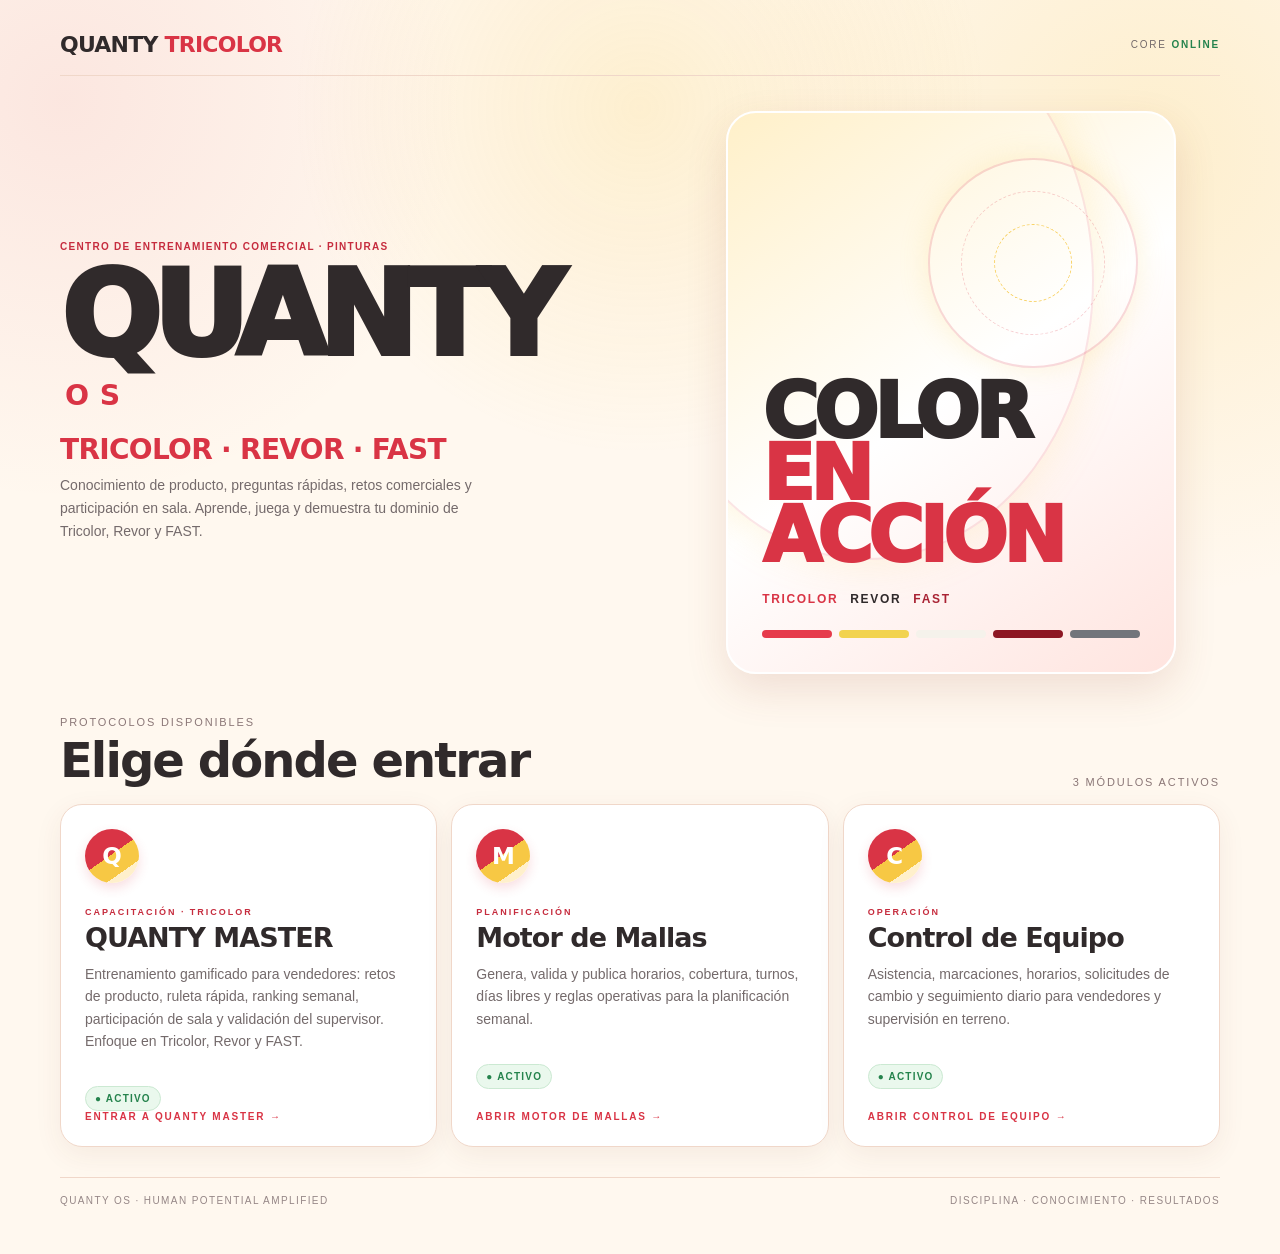
==== commit adedbefc: "Refresh Quanty homepage with friendly Tricolor paint palette" ====
--- a/index.html
+++ b/index.html
@@ -24,6 +24,16 @@
 .card{border-color:rgba(242,211,79,.22)!important}.card:hover{border-color:rgba(242,211,79,.6)!important}.icon{background:radial-gradient(circle at 35% 28%,#fff8dc,#f2d34f 16%,#b52a3b 44%,#17181b 78%)!important;border-color:rgba(242,211,79,.4)!important}.gold .icon{background:radial-gradient(circle at 35% 28%,#fff8dc,#f2d34f 16%,#b52a3b 44%,#17181b 78%)!important}.go{color:#f2d34f!important}
 @media(max-width:900px){.cover.paint-cover{width:100%;min-height:330px;padding:25px}.paint-orbit{width:160px;height:160px}}
 
+
+/* Tricolor full refresh: clean, colorful, friendly */
+:root{--bg:#fff8ef;--panel:#fff;--panel2:#fff3e6;--ivory:#302a2b;--muted:#746a6b;--gold:#e5b62e;--cyan:#d93445;--edge:#f0d7c9;--ok:#25834d;--shadow:0 14px 34px rgba(119,63,48,.12)}
+html,body{background:#fff8ef!important;color:#302a2b!important}body{background:radial-gradient(circle at 5% 8%,rgba(217,52,69,.09),transparent 24%),radial-gradient(circle at 90% 12%,rgba(247,200,68,.2),transparent 28%),#fff8ef!important}body:before{background:radial-gradient(circle at 50% 12%,rgba(247,200,68,.18),transparent 34%)!important}
+.topbar{border-color:#f0d7c9!important}.brand{font-family:system-ui,sans-serif!important;font-weight:900!important;letter-spacing:-.035em!important}.brand span{color:#d93445!important}.status{color:#746a6b!important}.status b{color:#25834d!important}
+.kicker{color:#c62c3e!important;font-weight:800!important;letter-spacing:.13em!important}.hero{gap:28px;padding:35px 0 20px}h1{font-family:system-ui,sans-serif!important;font-weight:950!important;letter-spacing:-.075em!important;color:#302a2b!important;text-shadow:none!important}h1 small{color:#d93445!important;font-weight:900!important}.lead{font-family:system-ui,sans-serif!important;font-weight:800!important;color:#d93445!important;letter-spacing:-.025em}.sublead{color:#746a6b!important}
+.cover.paint-cover{background:linear-gradient(145deg,#fff0c9,#fff 50%,#ffe4df)!important;border:2px solid #fff!important;box-shadow:0 16px 42px rgba(151,70,53,.14)!important;border-radius:30px!important;min-height:390px}.paint-cover:before{border:2px solid rgba(217,52,69,.12)!important;box-shadow:0 0 45px rgba(247,200,68,.18)!important}.paint-orbit{border:2px solid rgba(217,52,69,.18)!important;box-shadow:0 0 30px rgba(247,200,68,.2)!important}.paint-orbit:before{border-color:rgba(217,52,69,.22)!important}.paint-orbit:after{border-color:rgba(247,200,68,.8)!important}.paint-word{font-family:system-ui,sans-serif!important;color:#302a2b!important;text-shadow:none!important;font-weight:950!important}.paint-word span{color:#d93445!important}.paint-brands{font-weight:900!important}.paint-brands b{color:#d93445!important}.paint-brands i{color:#302a2b!important}.paint-brands em{color:#a92334!important}
+.sectionHead p{color:#8b7777!important}.sectionHead h2{font-family:system-ui,sans-serif!important;font-weight:900!important;letter-spacing:-.04em!important;color:#302a2b!important}.grid{gap:14px}.card,.card.gold{background:#fff!important;color:#302a2b!important;border:1px solid #f0d7c9!important;border-radius:22px!important;box-shadow:0 8px 28px rgba(119,63,48,.07)!important;transition:transform .18s,box-shadow .18s}.card:hover,.card.gold:hover{transform:translateY(-3px);border-color:#e8b5a8!important;box-shadow:0 16px 32px rgba(119,63,48,.13)!important}.icon,.gold .icon{border:0!important;background:linear-gradient(145deg,#d93445 0 48%,#f7c844 48% 75%,#fff0cc 75%)!important;color:#fff!important;font-family:system-ui,sans-serif!important;font-weight:900!important;box-shadow:0 5px 12px rgba(217,52,69,.16)}.overline{color:#c62c3e!important;font-weight:800!important}.card h3{font-family:system-ui,sans-serif!important;font-weight:850!important;color:#302a2b!important;letter-spacing:-.035em!important}.card p{color:#746a6b!important}.go,.gold .go{color:#d93445!important;font-weight:850!important}.pill{background:#eaf8ed!important;color:#25834d!important;border-color:#cbe9d2!important;font-weight:800!important}.foot{border-color:#f0d7c9!important;color:#968787!important}
+@media(max-width:900px){.hero{padding-top:24px}.cover.paint-cover{min-height:300px!important;width:100%!important;max-height:none!important}.card{min-height:190px!important}.sectionHead h2{font-size:34px!important}}
+
 </style>
 </head>
 <body>
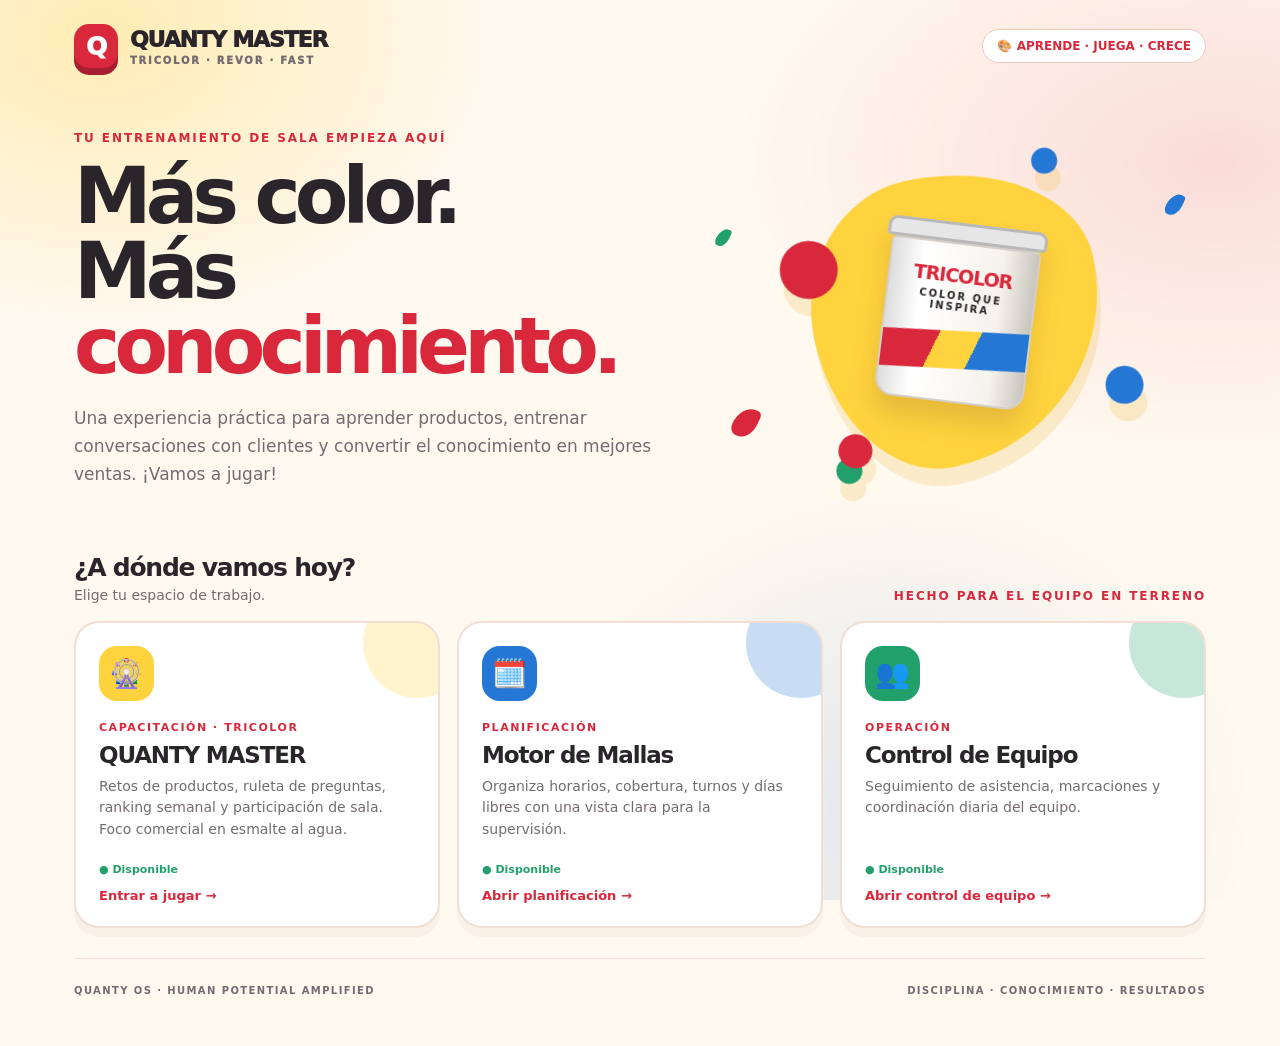
==== commit 2fd4b1ae: "Redesign Quanty landing page with Tricolor paint colors" ====
--- a/index.html
+++ b/index.html
@@ -3,49 +3,28 @@
 <head>
 <meta charset="utf-8">
 <meta name="viewport" content="width=device-width,initial-scale=1,viewport-fit=cover">
-<meta name="theme-color" content="#07090d">
-<title>QUANTY MASTER · Tricolor · Revor · FAST</title>
+<meta name="theme-color" content="#d9283c">
+<title>QUANTY MASTER · Tricolor</title>
 <style>
-:root{--bg:#07090d;--panel:rgba(13,17,24,.91);--panel2:rgba(19,25,35,.94);--ivory:#f3eee4;--muted:#9ba7b6;--gold:#d6ae60;--cyan:#65e5ff;--edge:rgba(214,174,96,.24);--ok:#6fe3b7;--shadow:0 26px 80px rgba(0,0,0,.48)}
-*{box-sizing:border-box}html,body{margin:0;min-height:100%;background:var(--bg);color:var(--ivory);font-family:-apple-system,BlinkMacSystemFont,"Segoe UI",Inter,Arial,sans-serif}body{overflow-x:hidden;background:linear-gradient(180deg,rgba(4,7,11,.46),rgba(4,7,11,.9)),url('quanty-master-assets/temple.webp') center 28%/cover fixed no-repeat,#07090d}body:before{content:"";position:fixed;inset:0;pointer-events:none;background:radial-gradient(circle at 50% 10%,rgba(101,229,255,.14),transparent 28%),radial-gradient(circle at 50% 72%,rgba(214,174,96,.1),transparent 34%);z-index:0}.shell{position:relative;z-index:1;width:min(1160px,calc(100% - 30px));margin:auto;padding:22px 0 48px}.topbar{display:flex;align-items:center;justify-content:space-between;gap:16px;border-bottom:1px solid rgba(214,174,96,.16);padding:10px 0 18px}.brand{font-family:Georgia,'Times New Roman',serif;font-size:22px;font-weight:700;letter-spacing:.09em}.brand span{color:var(--cyan)}.status{font-size:10px;letter-spacing:.18em;text-transform:uppercase;color:var(--muted)}.status b{color:var(--ok)}.hero{display:grid;grid-template-columns:1.05fr .95fr;gap:46px;align-items:center;padding:48px 0 28px}.kicker{font-size:10px;letter-spacing:.28em;text-transform:uppercase;color:var(--gold);margin-bottom:15px}h1{font-family:Georgia,'Times New Roman',serif;font-size:clamp(58px,10vw,118px);line-height:.82;letter-spacing:-.055em;margin:0;text-transform:uppercase;text-shadow:0 18px 45px rgba(0,0,0,.4)}h1 small{display:block;font-family:inherit;font-size:.24em;letter-spacing:.38em;color:var(--cyan);margin:20px 0 0 5px}.lead{font-family:Georgia,'Times New Roman',serif;font-size:clamp(19px,2.5vw,28px);color:#e7dcc5;margin:26px 0 8px}.sublead{color:var(--muted);font-size:14px;line-height:1.65;max-width:56ch;margin:0}.core{display:grid;place-items:center;min-height:360px}.cover{width:min(100%,450px);aspect-ratio:4/5;object-fit:cover;border-radius:26px;border:1px solid rgba(214,174,96,.3);box-shadow:var(--shadow),0 0 60px rgba(101,229,255,.1)}.sectionHead{display:flex;align-items:end;justify-content:space-between;gap:18px;margin:22px 0 16px}.sectionHead p{margin:0;color:var(--muted);font-size:11px;letter-spacing:.17em;text-transform:uppercase}.sectionHead h2{font-family:Georgia,'Times New Roman',serif;font-size:clamp(30px,4.2vw,48px);margin:4px 0 0}.grid{display:grid;grid-template-columns:repeat(3,1fr);gap:16px}.card{display:flex;flex-direction:column;min-height:280px;padding:24px;text-decoration:none;color:inherit;border:1px solid var(--edge);border-radius:20px;background:linear-gradient(145deg,var(--panel2),var(--panel));box-shadow:0 18px 55px rgba(0,0,0,.34);transition:.18s}.card:hover{transform:translateY(-4px);border-color:rgba(101,229,255,.48)}.card.gold:hover{border-color:rgba(214,174,96,.55)}.icon{width:54px;height:54px;border-radius:50%;display:grid;place-items:center;font-family:Georgia,serif;font-size:23px;border:1px solid rgba(101,229,255,.4);background:radial-gradient(circle at 35% 28%,#e8fdff,#5ad9ff 10%,#245e9c 38%,#0c1118 75%);margin-bottom:24px}.gold .icon{border-color:rgba(214,174,96,.5);background:radial-gradient(circle at 35% 28%,#fff4d5,#d6ae60 15%,#68481f 48%,#16120d 78%)}.overline{font-size:9px;letter-spacing:.22em;text-transform:uppercase;color:var(--gold);margin-bottom:7px}.card h3{font-family:Georgia,'Times New Roman',serif;font-size:27px;line-height:1.03;margin:0 0 12px}.card p{color:var(--muted);font-size:14px;line-height:1.58;margin:0 0 22px}.go{margin-top:auto;font-size:10px;letter-spacing:.18em;text-transform:uppercase;color:var(--cyan)}.gold .go{color:var(--gold)}.pill{display:inline-flex;align-items:center;gap:7px;margin-top:12px;width:max-content;padding:6px 9px;border:1px solid rgba(111,227,183,.25);border-radius:999px;color:var(--ok);font-size:10px;letter-spacing:.12em;text-transform:uppercase}.foot{display:flex;justify-content:space-between;gap:16px;margin-top:30px;padding-top:17px;border-top:1px solid rgba(214,174,96,.13);color:#75808d;font-size:10px;letter-spacing:.14em;text-transform:uppercase}
-@media(max-width:900px){body{background-attachment:scroll}.hero{grid-template-columns:1fr;gap:20px;padding-top:38px}.hero-copy{text-align:center}.sublead{margin:auto}.core{min-height:300px}.cover{max-height:390px;width:auto}.grid{grid-template-columns:1fr}.card{min-height:220px}.sectionHead{align-items:flex-start;flex-direction:column}.foot{flex-direction:column;gap:6px}}
-
-/* Portada comercial Tricolor · Revor · FAST */
-body{background:radial-gradient(circle at 15% 15%,rgba(219,47,60,.18),transparent 28%),radial-gradient(circle at 82% 28%,rgba(239,211,72,.12),transparent 27%),linear-gradient(145deg,#0b0c0e,#191a1d 58%,#0b0c0e)!important}
-body:before{background-image:linear-gradient(rgba(255,255,255,.022) 1px,transparent 1px),linear-gradient(90deg,rgba(255,255,255,.022) 1px,transparent 1px)!important}
-.brand span{color:#f2d34f!important}.kicker{color:#f2d34f!important}.lead{color:#f6f0df!important}
-.cover.paint-cover{position:relative;overflow:hidden;display:flex;flex-direction:column;justify-content:flex-end;padding:34px;gap:24px;background:radial-gradient(circle at 52% 24%,rgba(243,211,79,.2),transparent 26%),linear-gradient(145deg,#2b2c30,#111214 70%);border-color:rgba(242,211,79,.38)!important;min-height:420px}
-.paint-cover:before{content:"";position:absolute;inset:-20% 18% 20% -20%;border-radius:50%;border:1px solid rgba(242,211,79,.25);box-shadow:0 0 80px rgba(226,45,61,.12),inset 0 0 70px rgba(242,211,79,.05)}
-.paint-orbit{position:absolute;width:210px;height:210px;right:8%;top:8%;border-radius:50%;border:1px solid rgba(242,211,79,.36);box-shadow:0 0 45px rgba(242,211,79,.1),inset 0 0 35px rgba(224,45,61,.08)}
-.paint-orbit:before,.paint-orbit:after{content:"";position:absolute;inset:15%;border-radius:50%;border:1px dashed rgba(255,255,255,.22);transform:rotate(28deg)}.paint-orbit:after{inset:31%;border-color:rgba(224,45,61,.5)}
-.paint-word{position:relative;font-family:Georgia,serif;font-size:clamp(48px,7vw,76px);font-weight:700;line-height:.82;letter-spacing:-.06em;color:#f6f1e4;text-shadow:0 10px 40px #000}.paint-word span{color:#f2d34f}
-.paint-brands{position:relative;display:flex;gap:12px;flex-wrap:wrap;align-items:center;font-size:12px;letter-spacing:.14em}.paint-brands b{color:#f2d34f}.paint-brands i{font-style:normal;color:#eee}.paint-brands em{font-style:normal;color:#e94b59}
-.paint-swatch{position:relative;display:flex;gap:7px}.paint-swatch span{height:8px;flex:1;border-radius:99px}.paint-swatch span:nth-child(1){background:#e63b4c}.paint-swatch span:nth-child(2){background:#f2d34f}.paint-swatch span:nth-child(3){background:#f5f2eb}.paint-swatch span:nth-child(4){background:#8d1723}.paint-swatch span:nth-child(5){background:#72757b}
-.card{border-color:rgba(242,211,79,.22)!important}.card:hover{border-color:rgba(242,211,79,.6)!important}.icon{background:radial-gradient(circle at 35% 28%,#fff8dc,#f2d34f 16%,#b52a3b 44%,#17181b 78%)!important;border-color:rgba(242,211,79,.4)!important}.gold .icon{background:radial-gradient(circle at 35% 28%,#fff8dc,#f2d34f 16%,#b52a3b 44%,#17181b 78%)!important}.go{color:#f2d34f!important}
-@media(max-width:900px){.cover.paint-cover{width:100%;min-height:330px;padding:25px}.paint-orbit{width:160px;height:160px}}
-
-
-/* Tricolor full refresh: clean, colorful, friendly */
-:root{--bg:#fff8ef;--panel:#fff;--panel2:#fff3e6;--ivory:#302a2b;--muted:#746a6b;--gold:#e5b62e;--cyan:#d93445;--edge:#f0d7c9;--ok:#25834d;--shadow:0 14px 34px rgba(119,63,48,.12)}
-html,body{background:#fff8ef!important;color:#302a2b!important}body{background:radial-gradient(circle at 5% 8%,rgba(217,52,69,.09),transparent 24%),radial-gradient(circle at 90% 12%,rgba(247,200,68,.2),transparent 28%),#fff8ef!important}body:before{background:radial-gradient(circle at 50% 12%,rgba(247,200,68,.18),transparent 34%)!important}
-.topbar{border-color:#f0d7c9!important}.brand{font-family:system-ui,sans-serif!important;font-weight:900!important;letter-spacing:-.035em!important}.brand span{color:#d93445!important}.status{color:#746a6b!important}.status b{color:#25834d!important}
-.kicker{color:#c62c3e!important;font-weight:800!important;letter-spacing:.13em!important}.hero{gap:28px;padding:35px 0 20px}h1{font-family:system-ui,sans-serif!important;font-weight:950!important;letter-spacing:-.075em!important;color:#302a2b!important;text-shadow:none!important}h1 small{color:#d93445!important;font-weight:900!important}.lead{font-family:system-ui,sans-serif!important;font-weight:800!important;color:#d93445!important;letter-spacing:-.025em}.sublead{color:#746a6b!important}
-.cover.paint-cover{background:linear-gradient(145deg,#fff0c9,#fff 50%,#ffe4df)!important;border:2px solid #fff!important;box-shadow:0 16px 42px rgba(151,70,53,.14)!important;border-radius:30px!important;min-height:390px}.paint-cover:before{border:2px solid rgba(217,52,69,.12)!important;box-shadow:0 0 45px rgba(247,200,68,.18)!important}.paint-orbit{border:2px solid rgba(217,52,69,.18)!important;box-shadow:0 0 30px rgba(247,200,68,.2)!important}.paint-orbit:before{border-color:rgba(217,52,69,.22)!important}.paint-orbit:after{border-color:rgba(247,200,68,.8)!important}.paint-word{font-family:system-ui,sans-serif!important;color:#302a2b!important;text-shadow:none!important;font-weight:950!important}.paint-word span{color:#d93445!important}.paint-brands{font-weight:900!important}.paint-brands b{color:#d93445!important}.paint-brands i{color:#302a2b!important}.paint-brands em{color:#a92334!important}
-.sectionHead p{color:#8b7777!important}.sectionHead h2{font-family:system-ui,sans-serif!important;font-weight:900!important;letter-spacing:-.04em!important;color:#302a2b!important}.grid{gap:14px}.card,.card.gold{background:#fff!important;color:#302a2b!important;border:1px solid #f0d7c9!important;border-radius:22px!important;box-shadow:0 8px 28px rgba(119,63,48,.07)!important;transition:transform .18s,box-shadow .18s}.card:hover,.card.gold:hover{transform:translateY(-3px);border-color:#e8b5a8!important;box-shadow:0 16px 32px rgba(119,63,48,.13)!important}.icon,.gold .icon{border:0!important;background:linear-gradient(145deg,#d93445 0 48%,#f7c844 48% 75%,#fff0cc 75%)!important;color:#fff!important;font-family:system-ui,sans-serif!important;font-weight:900!important;box-shadow:0 5px 12px rgba(217,52,69,.16)}.overline{color:#c62c3e!important;font-weight:800!important}.card h3{font-family:system-ui,sans-serif!important;font-weight:850!important;color:#302a2b!important;letter-spacing:-.035em!important}.card p{color:#746a6b!important}.go,.gold .go{color:#d93445!important;font-weight:850!important}.pill{background:#eaf8ed!important;color:#25834d!important;border-color:#cbe9d2!important;font-weight:800!important}.foot{border-color:#f0d7c9!important;color:#968787!important}
-@media(max-width:900px){.hero{padding-top:24px}.cover.paint-cover{min-height:300px!important;width:100%!important;max-height:none!important}.card{min-height:190px!important}.sectionHead h2{font-size:34px!important}}
-
+:root{--red:#d9283c;--yellow:#ffd33d;--blue:#2477d4;--green:#22a06b;--ink:#29252a;--muted:#746b70;--paper:#fff9f0;--card:#fff;--line:#f0dfd2}
+*{box-sizing:border-box}html{scroll-behavior:smooth}body{margin:0;background:var(--paper);color:var(--ink);font-family:Inter,ui-rounded,system-ui,-apple-system,sans-serif;overflow-x:hidden}
+body:before{content:"";position:fixed;z-index:-1;inset:0;background:radial-gradient(ellipse at 8% 4%,#ffd33d55,transparent 24%),radial-gradient(ellipse at 95% 18%,#d9283c22,transparent 28%),radial-gradient(ellipse at 70% 90%,#2477d422,transparent 28%)}
+header{max-width:1180px;margin:auto;padding:24px 24px 0;display:flex;align-items:center;justify-content:space-between;gap:18px}.brand{display:flex;align-items:center;gap:12px;font-weight:950;letter-spacing:-.05em;font-size:22px}.logo{width:44px;height:44px;border-radius:15px;background:var(--red);display:grid;place-items:center;color:white;font-size:25px;box-shadow:0 7px 0 #a71e30}.brand small{display:block;font-size:10px;letter-spacing:.18em;color:var(--muted);margin-top:3px}.tag{border:1px solid #f1c7bc;background:#fff;padding:9px 14px;border-radius:999px;color:var(--red);font-size:12px;font-weight:850}
+main{max-width:1180px;margin:auto;padding:28px 24px 50px}.hero{position:relative;isolation:isolate;display:grid;grid-template-columns:1.1fr .9fr;gap:28px;align-items:center;padding:35px 0 38px}.eyebrow{color:var(--red);font-weight:900;text-transform:uppercase;letter-spacing:.16em;font-size:12px}.hero h1{font-size:clamp(42px,7vw,78px);line-height:.96;letter-spacing:-.075em;margin:14px 0 20px;max-width:680px}.hero h1 span{color:var(--red)}.hero p{font-size:17px;line-height:1.65;color:var(--muted);max-width:580px}.hero-visual{min-height:330px;position:relative;display:grid;place-items:center}.splash{position:absolute;width:290px;height:290px;border-radius:42% 58% 62% 38%/47% 39% 61% 53%;background:var(--yellow);transform:rotate(-12deg);filter:drop-shadow(0 18px 0 #eab62a33)}.splash:before,.splash:after{content:"";position:absolute;border-radius:50%;background:var(--red)}.splash:before{width:58px;height:58px;left:-20px;top:38px;box-shadow:285px 178px 0 -10px var(--blue),-2px 205px 0 -16px var(--green)}.splash:after{width:26px;height:26px;right:15px;top:-4px;background:var(--blue);box-shadow:-245px 245px 0 4px var(--red)}
+.paint-can{position:relative;width:160px;height:190px;transform:rotate(7deg);filter:drop-shadow(0 18px 12px #6e3a2b2b)}.lid{height:20px;border-radius:9px 9px 4px 4px;background:#e6e6e6;border:3px solid #b9b9b9}.can{height:160px;margin:0 5px;background:linear-gradient(90deg,#ddd,#fff 22%,#f6f3ed 76%,#c9c6c0);border:2px solid #d4cfc8;border-radius:5px 5px 18px 18px;overflow:hidden;text-align:center;padding-top:20px}.can strong{display:block;color:var(--red);font-size:19px;letter-spacing:-1px}.can em{display:block;font-style:normal;font-size:10px;font-weight:900;letter-spacing:2px;margin-top:4px}.can-band{height:38px;margin-top:18px;background:linear-gradient(110deg,var(--red) 0 36%,var(--yellow) 36% 62%,var(--blue) 62%);transform:skewY(-4deg)}.drop{position:absolute;width:15px;height:23px;border-radius:80% 20% 70% 35%;background:var(--blue);transform:rotate(25deg)}.drop.one{top:40px;right:24px}.drop.two{bottom:45px;left:25px;background:var(--red);width:23px;height:31px}.drop.three{top:75px;left:8px;background:var(--green);width:12px;height:19px}
+.section-head{display:flex;justify-content:space-between;align-items:end;gap:16px;margin:10px 0 18px}.section-head h2{font-size:25px;letter-spacing:-.05em;margin:0}.section-head p{color:var(--muted);margin:5px 0 0;font-size:14px}.grid{display:grid;grid-template-columns:repeat(3,minmax(0,1fr));gap:17px}.card{position:relative;display:flex;flex-direction:column;min-height:280px;padding:23px;border-radius:25px;background:#fff;border:2px solid var(--line);box-shadow:0 9px 0 #6b35200b;text-decoration:none;color:inherit;transition:transform .2s,box-shadow .2s,border-color .2s;overflow:hidden}.card:hover{transform:translateY(-5px);box-shadow:0 15px 0 #6b35200b;border-color:var(--yellow)}.card:after{content:"";position:absolute;width:110px;height:110px;border-radius:50%;right:-35px;top:-35px;background:var(--accent,#ffd33d);opacity:.25}.icon{width:55px;height:55px;display:grid;place-items:center;border-radius:18px;background:var(--accent,var(--yellow));font-size:28px;font-weight:950;margin-bottom:20px}.overline{font-size:11px;font-weight:900;text-transform:uppercase;letter-spacing:.14em;color:var(--red)}.card h3{font-size:23px;letter-spacing:-.05em;margin:8px 0}.card p{font-size:14px;line-height:1.55;color:var(--muted);margin:0 0 22px}.pill{font-size:11px;font-weight:850;color:var(--green);margin-top:auto}.go{font-size:13px;font-weight:900;color:var(--red);margin-top:12px}.foot{display:flex;justify-content:space-between;gap:15px;padding:26px 0 0;margin-top:30px;border-top:1px solid var(--line);font-size:10px;letter-spacing:.14em;color:var(--muted);font-weight:800}
+@media(max-width:760px){header{padding:18px 17px 0}.tag{display:none}main{padding:18px 17px 35px}.hero{grid-template-columns:1fr;padding:22px 0 25px;gap:0}.hero h1{font-size:51px}.hero p{font-size:15px}.hero-visual{min-height:265px;margin-top:-5px}.splash{width:230px;height:230px}.paint-can{transform:scale(.83) rotate(7deg)}.grid{grid-template-columns:1fr}.card{min-height:220px}.section-head{align-items:start;flex-direction:column}.foot{flex-direction:column}}
 </style>
 </head>
 <body>
-<main class="shell">
-<header class="topbar"><div class="brand">QUANTY <span>TRICOLOR</span></div><div class="status">Core <b>online</b></div></header>
-<section class="hero"><div class="hero-copy"><div class="kicker">Centro de entrenamiento comercial · Pinturas</div><h1>QUANTY<small>OS</small></h1><div class="lead">TRICOLOR · REVOR · FAST</div><p class="sublead">Conocimiento de producto, preguntas rápidas, retos comerciales y participación en sala. Aprende, juega y demuestra tu dominio de Tricolor, Revor y FAST.</p></div><div class="core"><div class="cover paint-cover" role="img" aria-label="Identidad visual QUANTY Tricolor, Revor y FAST"><div class="paint-orbit"></div><div class="paint-word">COLOR<br><span>EN ACCIÓN</span></div><div class="paint-brands"><b>TRICOLOR</b><i>REVOR</i><em>FAST</em></div><div class="paint-swatch"><span></span><span></span><span></span><span></span><span></span></div></div></div></section>
-<section><div class="sectionHead"><div><p>Protocolos disponibles</p><h2>Elige dónde entrar</h2></div><p>3 módulos activos</p></div><div class="grid">
-<a class="card" href="quanty-tricolor-pro.html"><div class="icon">Q</div><div class="overline">Capacitación · Tricolor</div><h3>QUANTY MASTER</h3><p>Entrenamiento gamificado para vendedores: retos de producto, ruleta rápida, ranking semanal, participación de sala y validación del supervisor. Enfoque en Tricolor, Revor y FAST.</p><div class="pill">● Activo</div><div class="go">Entrar a QUANTY MASTER →</div></a>
-<a class="card gold" href="mallas.html"><div class="icon">M</div><div class="overline">Planificación</div><h3>Motor de Mallas</h3><p>Genera, valida y publica horarios, cobertura, turnos, días libres y reglas operativas para la planificación semanal.</p><div class="pill">● Activo</div><div class="go">Abrir Motor de Mallas →</div></a>
-<a class="card" href="asistencia.html"><div class="icon">C</div><div class="overline">Operación</div><h3>Control de Equipo</h3><p>Asistencia, marcaciones, horarios, solicitudes de cambio y seguimiento diario para vendedores y supervisión en terreno.</p><div class="pill">● Activo</div><div class="go">Abrir Control de Equipo →</div></a>
+<header><div class="brand"><div class="logo">Q</div><div>QUANTY MASTER<small>TRICOLOR · REVOR · FAST</small></div></div><div class="tag">🎨 APRENDE · JUEGA · CRECE</div></header>
+<main>
+<section class="hero"><div><div class="eyebrow">Tu entrenamiento de sala empieza aquí</div><h1>Más color.<br>Más <span>conocimiento.</span></h1><p>Una experiencia práctica para aprender productos, entrenar conversaciones con clientes y convertir el conocimiento en mejores ventas. ¡Vamos a jugar!</p></div><div class="hero-visual" aria-label="Tarro de pintura rodeado de salpicaduras de colores"><div class="splash"></div><div class="drop one"></div><div class="drop two"></div><div class="drop three"></div><div class="paint-can"><div class="lid"></div><div class="can"><strong>TRICOLOR</strong><em>COLOR QUE INSPIRA</em><div class="can-band"></div></div></div></div></section>
+<section><div class="section-head"><div><h2>¿A dónde vamos hoy?</h2><p>Elige tu espacio de trabajo.</p></div><div class="eyebrow">Hecho para el equipo en terreno</div></div>
+<div class="grid">
+<a class="card" href="quanty-tricolor-pro.html" style="--accent:#ffd33d"><div class="icon">🎡</div><div class="overline">Capacitación · Tricolor</div><h3>QUANTY MASTER</h3><p>Retos de productos, ruleta de preguntas, ranking semanal y participación de sala. Foco comercial en esmalte al agua.</p><div class="pill">● Disponible</div><div class="go">Entrar a jugar →</div></a>
+<a class="card" href="mallas.html" style="--accent:#2477d4"><div class="icon">🗓️</div><div class="overline">Planificación</div><h3>Motor de Mallas</h3><p>Organiza horarios, cobertura, turnos y días libres con una vista clara para la supervisión.</p><div class="pill">● Disponible</div><div class="go">Abrir planificación →</div></a>
+<a class="card" href="asistencia.html" style="--accent:#22a06b"><div class="icon">👥</div><div class="overline">Operación</div><h3>Control de Equipo</h3><p>Seguimiento de asistencia, marcaciones y coordinación diaria del equipo.</p><div class="pill">● Disponible</div><div class="go">Abrir control de equipo →</div></a>
 </div></section>
 <footer class="foot"><span>QUANTY OS · HUMAN POTENTIAL AMPLIFIED</span><span>DISCIPLINA · CONOCIMIENTO · RESULTADOS</span></footer>
-</main>
-</body>
-</html>+</main></body></html>
